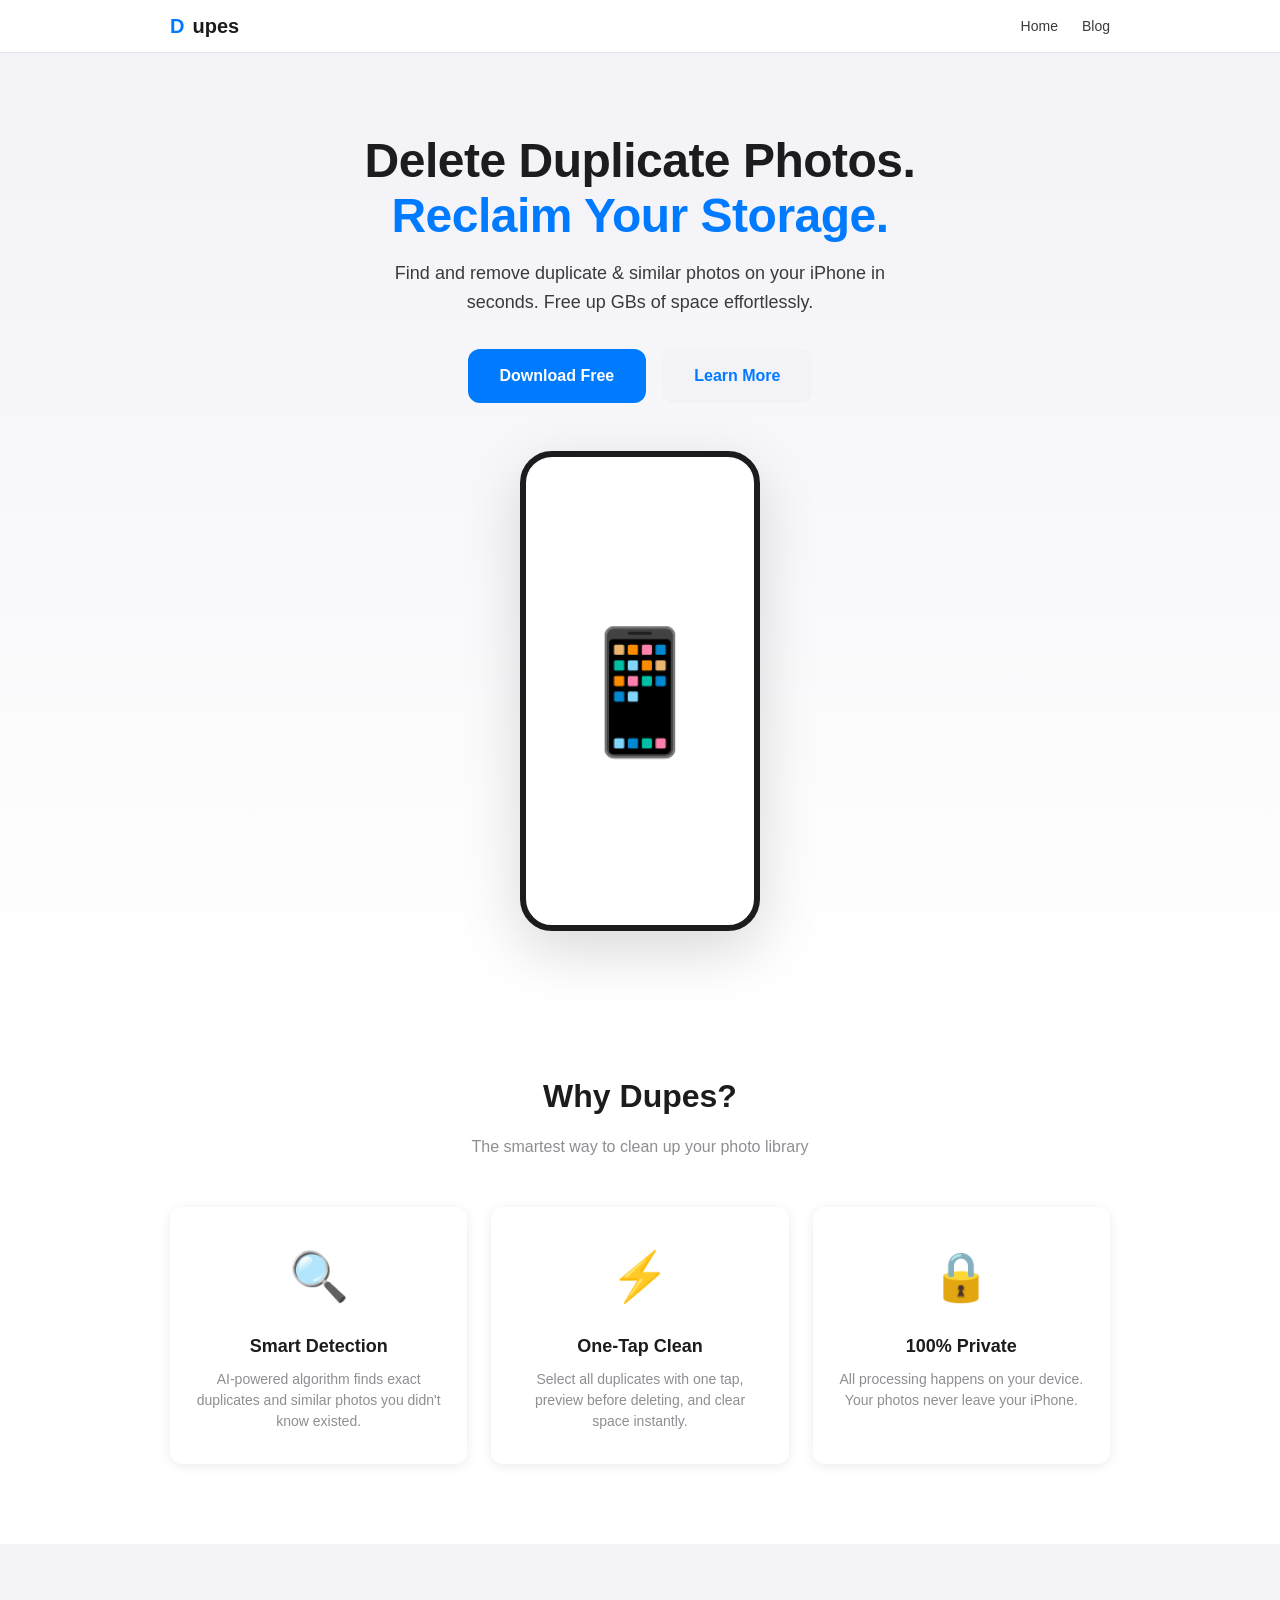
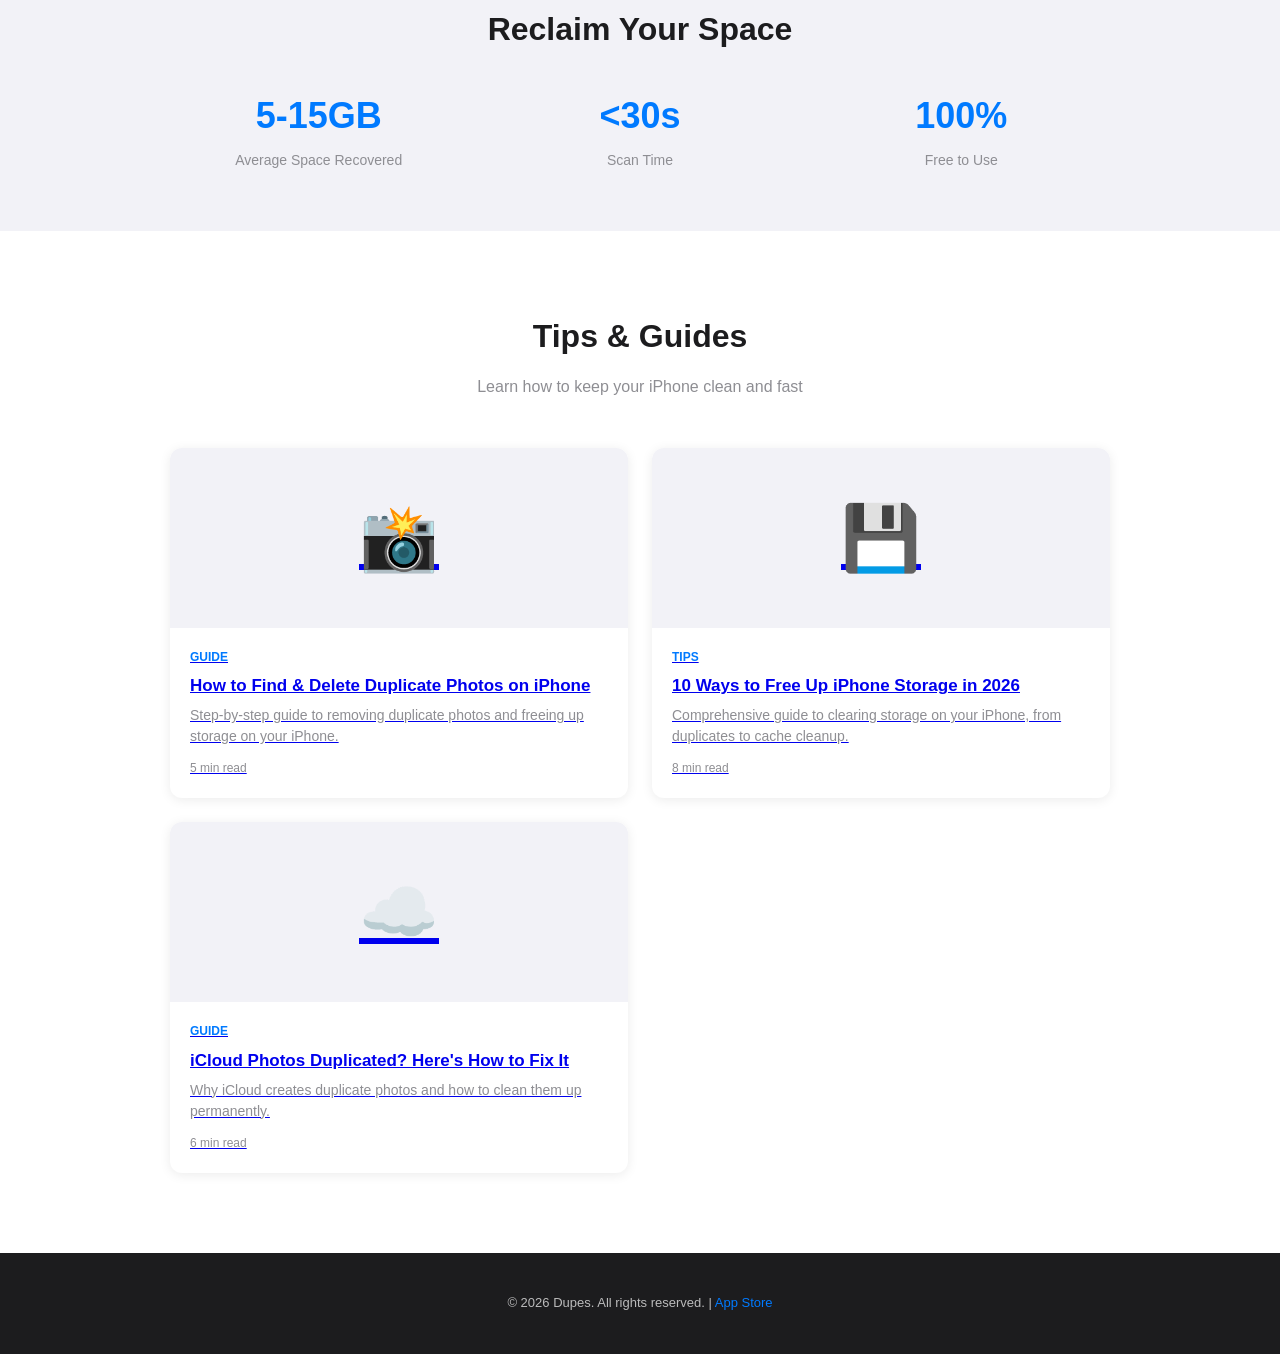
==== index.html @ a2f1b88d "Initial commit: Dupes SEO site with blog" ====
<!DOCTYPE html>
<html lang="en">
<head>
<meta charset="UTF-8">
<meta name="viewport" content="width=device-width,initial-scale=1">
<title>Dupes - Remove Duplicate Photos on iPhone | Free App</title>
<meta name="description" content="Find and delete duplicate photos on your iPhone. Free up GBs of storage in seconds. The best duplicate photo remover for iOS.">
<meta name="keywords" content="duplicate photo remover iPhone, delete duplicate photos iOS, free up iPhone storage, find duplicate photos">
<meta property="og:title" content="Dupes - Remove Duplicate Photos on iPhone">
<meta property="og:description" content="Find and delete duplicate photos on your iPhone. Free up GBs of storage in seconds.">
<meta property="og:type" content="website">
<link rel="stylesheet" href="css/style.css">
</head>
<body>
<nav>
<div class="container nav-inner">
  <a href="/" class="logo"><span>D</span>upes</a>
  <div class="nav-links">
    <a href="/">Home</a>
    <a href="/blog/">Blog</a>
  </div>
</div>
</nav>

<section class="hero">
<div class="container">
  <h1>Delete Duplicate Photos.<br><span>Reclaim Your Storage.</span></h1>
  <p>Find and remove duplicate & similar photos on your iPhone in seconds. Free up GBs of space effortlessly.</p>
  <div class="hero-btns">
    <a href="https://apps.apple.com/app/dupes" class="btn-primary">Download Free</a>
    <a href="#features" class="btn-secondary">Learn More</a>
  </div>
  <div class="hero-visual">
    <div class="phone">📱</div>
  </div>
</div>
</section>

<section id="features" class="features">
<div class="container">
  <h2 class="section-title">Why Dupes?</h2>
  <p class="section-sub">The smartest way to clean up your photo library</p>
  <div class="feature-grid">
    <div class="feature-card">
      <div class="feature-icon">🔍</div>
      <h3>Smart Detection</h3>
      <p>AI-powered algorithm finds exact duplicates and similar photos you didn't know existed.</p>
    </div>
    <div class="feature-card">
      <div class="feature-icon">⚡</div>
      <h3>One-Tap Clean</h3>
      <p>Select all duplicates with one tap, preview before deleting, and clear space instantly.</p>
    </div>
    <div class="feature-card">
      <div class="feature-icon">🔒</div>
      <h3>100% Private</h3>
      <p>All processing happens on your device. Your photos never leave your iPhone.</p>
    </div>
  </div>
</div>
</section>

<section class="stats">
<div class="container">
  <h2 class="section-title">Reclaim Your Space</h2>
  <div class="stat-grid">
    <div class="stat-item"><div class="num">5-15GB</div><div class="label">Average Space Recovered</div></div>
    <div class="stat-item"><div class="num">&lt;30s</div><div class="label">Scan Time</div></div>
    <div class="stat-item"><div class="num">100%</div><div class="label">Free to Use</div></div>
  </div>
</div>
</section>

<section class="blog-list">
<div class="container">
  <h2 class="section-title">Tips & Guides</h2>
  <p class="section-sub">Learn how to keep your iPhone clean and fast</p>
  <div class="blog-grid">
    <a href="/blog/duplicate-photos-removal.html" class="blog-card">
      <div class="thumb">📸</div>
      <div class="content">
        <div class="tag">Guide</div>
        <h3>How to Find & Delete Duplicate Photos on iPhone</h3>
        <p>Step-by-step guide to removing duplicate photos and freeing up storage on your iPhone.</p>
        <div class="meta">5 min read</div>
      </div>
    </a>
    <a href="/blog/free-up-iphone-storage.html" class="blog-card">
      <div class="thumb">💾</div>
      <div class="content">
        <div class="tag">Tips</div>
        <h3>10 Ways to Free Up iPhone Storage in 2026</h3>
        <p>Comprehensive guide to clearing storage on your iPhone, from duplicates to cache cleanup.</p>
        <div class="meta">8 min read</div>
      </div>
    </a>
    <a href="/blog/icloud-photo-cleanup.html" class="blog-card">
      <div class="thumb">☁️</div>
      <div class="content">
        <div class="tag">Guide</div>
        <h3>iCloud Photos Duplicated? Here's How to Fix It</h3>
        <p>Why iCloud creates duplicate photos and how to clean them up permanently.</p>
        <div class="meta">6 min read</div>
      </div>
    </a>
  </div>
</div>
</section>

<footer>
<div class="container">
  <p>&copy; 2026 Dupes. All rights reserved. | <a href="https://apps.apple.com/app/dupes">App Store</a></p>
</div>
</footer>
</body>
</html>
---- css/style.css ----
/* Dupes SEO Site - Clean, Apple-inspired style */
*{margin:0;padding:0;box-sizing:border-box}
:root{--blue:#007AFF;--green:#34C759;--gray:#8E8E93;--light:#F2F2F7;--white:#FFFFFF;--text:#1C1C1E;--sub:#3A3A3C;--radius:12px;--shadow:0 2px 12px rgba(0,0,0,0.08)}
body{font-family:-apple-system,BlinkMacSystemFont,"SF Pro Text","Helvetica Neue",sans-serif;color:var(--text);line-height:1.6;-webkit-font-smoothing:antialiased}
.container{max-width:980px;margin:0 auto;padding:0 20px}

/* Nav */
nav{background:rgba(255,255,255,0.92);backdrop-filter:blur(20px);-webkit-backdrop-filter:blur(20px);border-bottom:1px solid #E5E5EA;position:sticky;top:0;z-index:100}
.nav-inner{display:flex;align-items:center;justify-content:space-between;height:52px}
.logo{font-size:20px;font-weight:700;color:var(--text);text-decoration:none;display:flex;align-items:center;gap:8px}
.logo span{color:var(--blue)}
.nav-links{display:flex;gap:24px}
.nav-links a{color:var(--sub);text-decoration:none;font-size:14px;font-weight:500}
.nav-links a:hover{color:var(--blue)}

/* Hero */
.hero{text-align:center;padding:80px 20px 60px;background:linear-gradient(180deg,var(--light) 0%,var(--white) 100%)}
.hero h1{font-size:48px;font-weight:700;line-height:1.15;margin-bottom:16px;letter-spacing:-0.5px}
.hero h1 span{color:var(--blue)}
.hero p{font-size:18px;color:var(--sub);max-width:560px;margin:0 auto 32px}
.hero-btns{display:flex;gap:16px;justify-content:center;flex-wrap:wrap}
.btn-primary{background:var(--blue);color:#fff;padding:14px 32px;border-radius:var(--radius);text-decoration:none;font-size:16px;font-weight:600;border:none;cursor:pointer}
.btn-primary:hover{opacity:0.9}
.btn-secondary{background:var(--light);color:var(--blue);padding:14px 32px;border-radius:var(--radius);text-decoration:none;font-size:16px;font-weight:600;border:none;cursor:pointer}
.hero-visual{margin-top:48px;position:relative;display:inline-block}
.hero-visual .phone{width:240px;height:480px;background:var(--white);border-radius:32px;border:6px solid #1C1C1E;display:flex;align-items:center;justify-content:center;font-size:120px;box-shadow:0 20px 60px rgba(0,0,0,0.15)}

/* Features */
.features{padding:80px 0}
.section-title{text-align:center;font-size:32px;font-weight:700;margin-bottom:12px}
.section-sub{text-align:center;color:var(--gray);font-size:16px;margin-bottom:48px}
.feature-grid{display:grid;grid-template-columns:repeat(3,1fr);gap:24px}
.feature-card{background:var(--white);border-radius:var(--radius);padding:32px 24px;text-align:center;box-shadow:var(--shadow);transition:transform .2s}
.feature-card:hover{transform:translateY(-4px)}
.feature-icon{font-size:48px;margin-bottom:16px}
.feature-card h3{font-size:18px;margin-bottom:8px}
.feature-card p{color:var(--gray);font-size:14px;line-height:1.5}

/* Stats */
.stats{background:var(--light);padding:60px 0;text-align:center}
.stat-grid{display:grid;grid-template-columns:repeat(3,1fr);gap:24px;margin-top:32px}
.stat-item .num{font-size:36px;font-weight:700;color:var(--blue)}
.stat-item .label{color:var(--gray);font-size:14px;margin-top:4px}

/* Blog */
.blog-list{padding:80px 0}
.blog-grid{display:grid;grid-template-columns:repeat(auto-fill,minmax(300px,1fr));gap:24px;margin-top:32px}
.blog-card{background:var(--white);border-radius:var(--radius);overflow:hidden;box-shadow:var(--shadow);transition:transform .2s}
.blog-card:hover{transform:translateY(-4px)}
.blog-card .thumb{height:180px;background:var(--light);display:flex;align-items:center;justify-content:center;font-size:64px}
.blog-card .content{padding:20px}
.blog-card .tag{font-size:12px;color:var(--blue);font-weight:600;text-transform:uppercase;margin-bottom:8px}
.blog-card h3{font-size:17px;margin-bottom:8px;line-height:1.3}
.blog-card p{color:var(--gray);font-size:14px;line-height:1.5}
.blog-card .meta{margin-top:12px;font-size:12px;color:var(--gray)}

/* Blog Article */
.article{padding:60px 0;max-width:720px;margin:0 auto}
.article h1{font-size:32px;font-weight:700;line-height:1.2;margin-bottom:16px}
.article .date{color:var(--gray);font-size:14px;margin-bottom:32px}
.article h2{font-size:22px;font-weight:700;margin:32px 0 12px;color:var(--text)}
.article h3{font-size:18px;font-weight:600;margin:24px 0 8px}
.article p{margin-bottom:16px;color:var(--sub);font-size:16px;line-height:1.7}
.article ul,.article ol{margin:0 0 16px 24px;color:var(--sub);font-size:16px;line-height:1.7}
.article li{margin-bottom:8px}
.article .highlight{background:var(--light);border-left:4px solid var(--blue);padding:16px 20px;border-radius:0 var(--radius) var(--radius) 0;margin:24px 0}
.article .highlight strong{color:var(--blue)}
.article .cta-box{background:linear-gradient(135deg,#007AFF,#0051D5);color:#fff;padding:32px;border-radius:var(--radius);text-align:center;margin:40px 0}
.article .cta-box h3{color:#fff;margin-bottom:12px}
.article .cta-box p{color:rgba(255,255,255,0.9);margin-bottom:20px}
.article .cta-box .btn-primary{background:#fff;color:var(--blue)}
.back-link{display:inline-flex;align-items:center;gap:6px;color:var(--blue);text-decoration:none;font-size:14px;font-weight:500;margin-bottom:32px}

/* Footer */
footer{background:#1C1C1E;color:rgba(255,255,255,0.7);padding:40px 0;text-align:center;font-size:13px}
footer a{color:var(--blue);text-decoration:none}

/* Responsive */
@media(max-width:768px){
  .hero h1{font-size:32px}
  .feature-grid{grid-template-columns:1fr}
  .stat-grid{grid-template-columns:1fr}
  .nav-links{gap:16px}
}
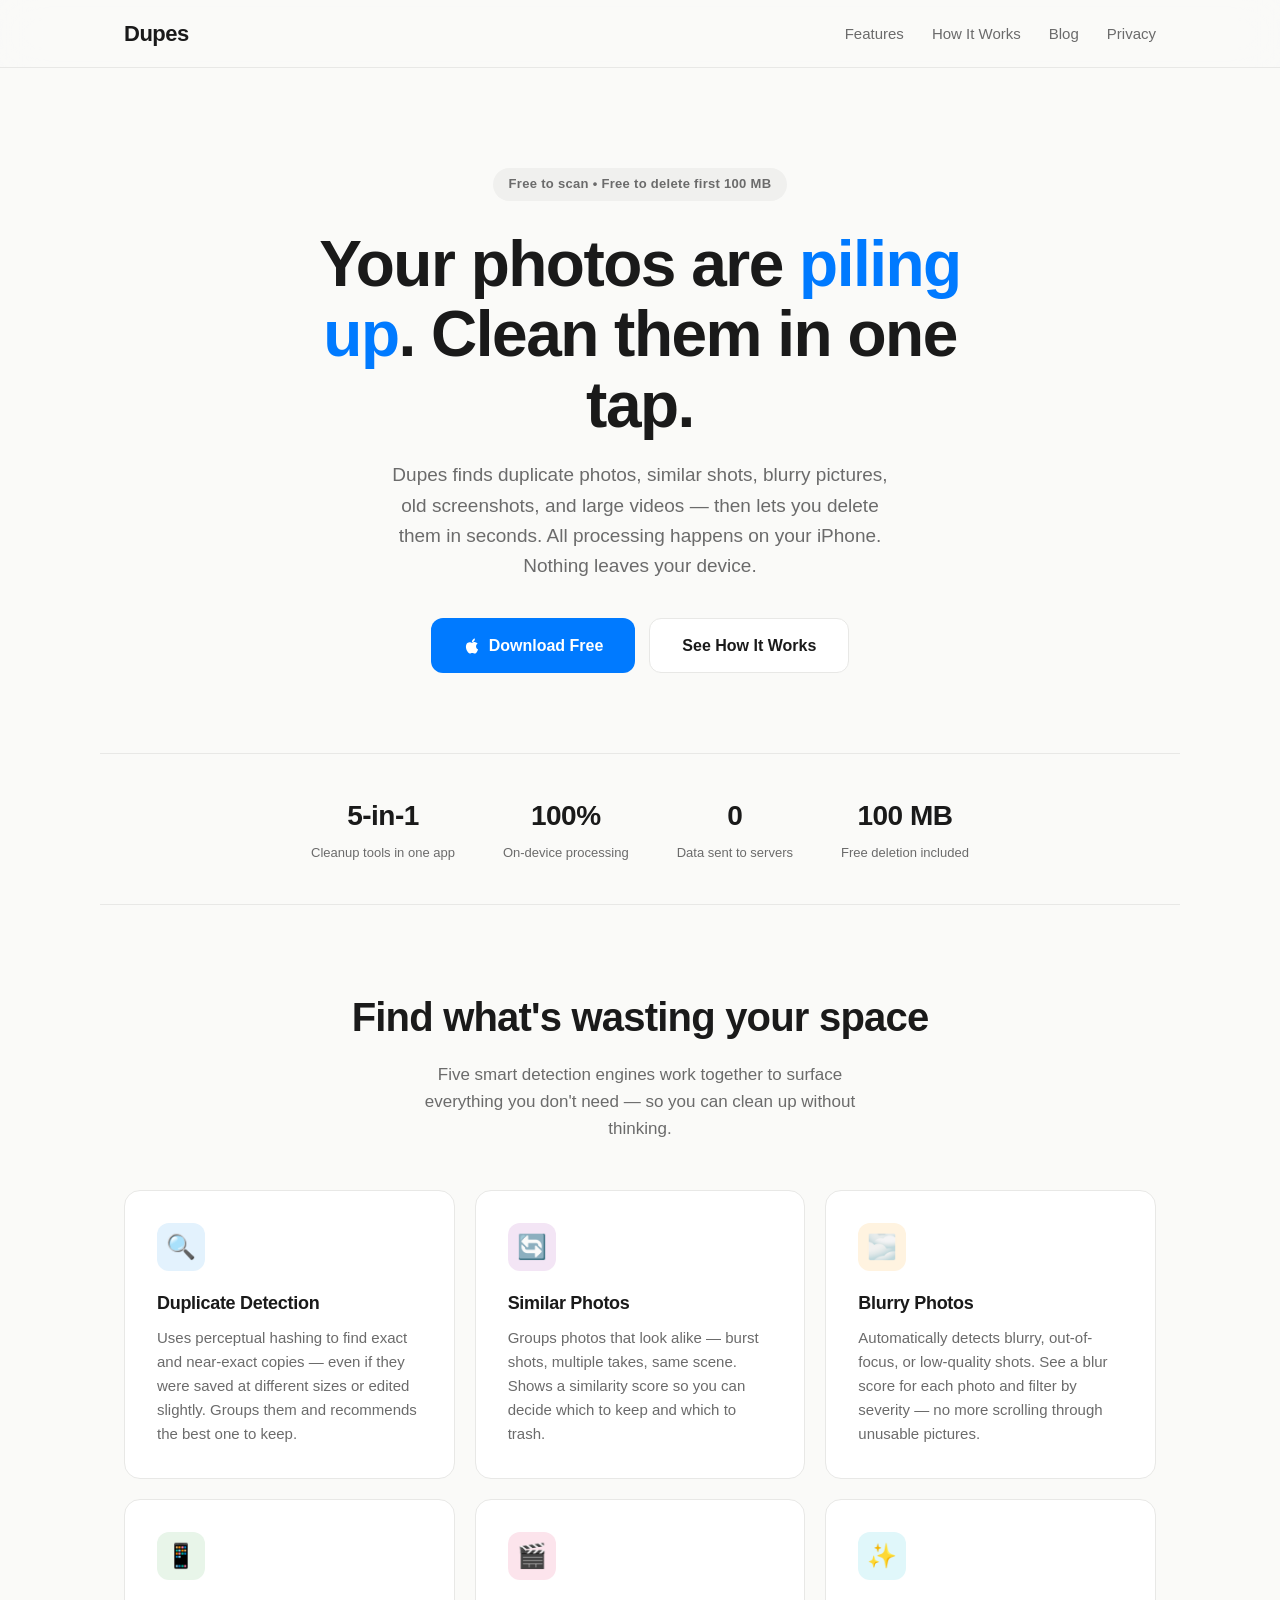
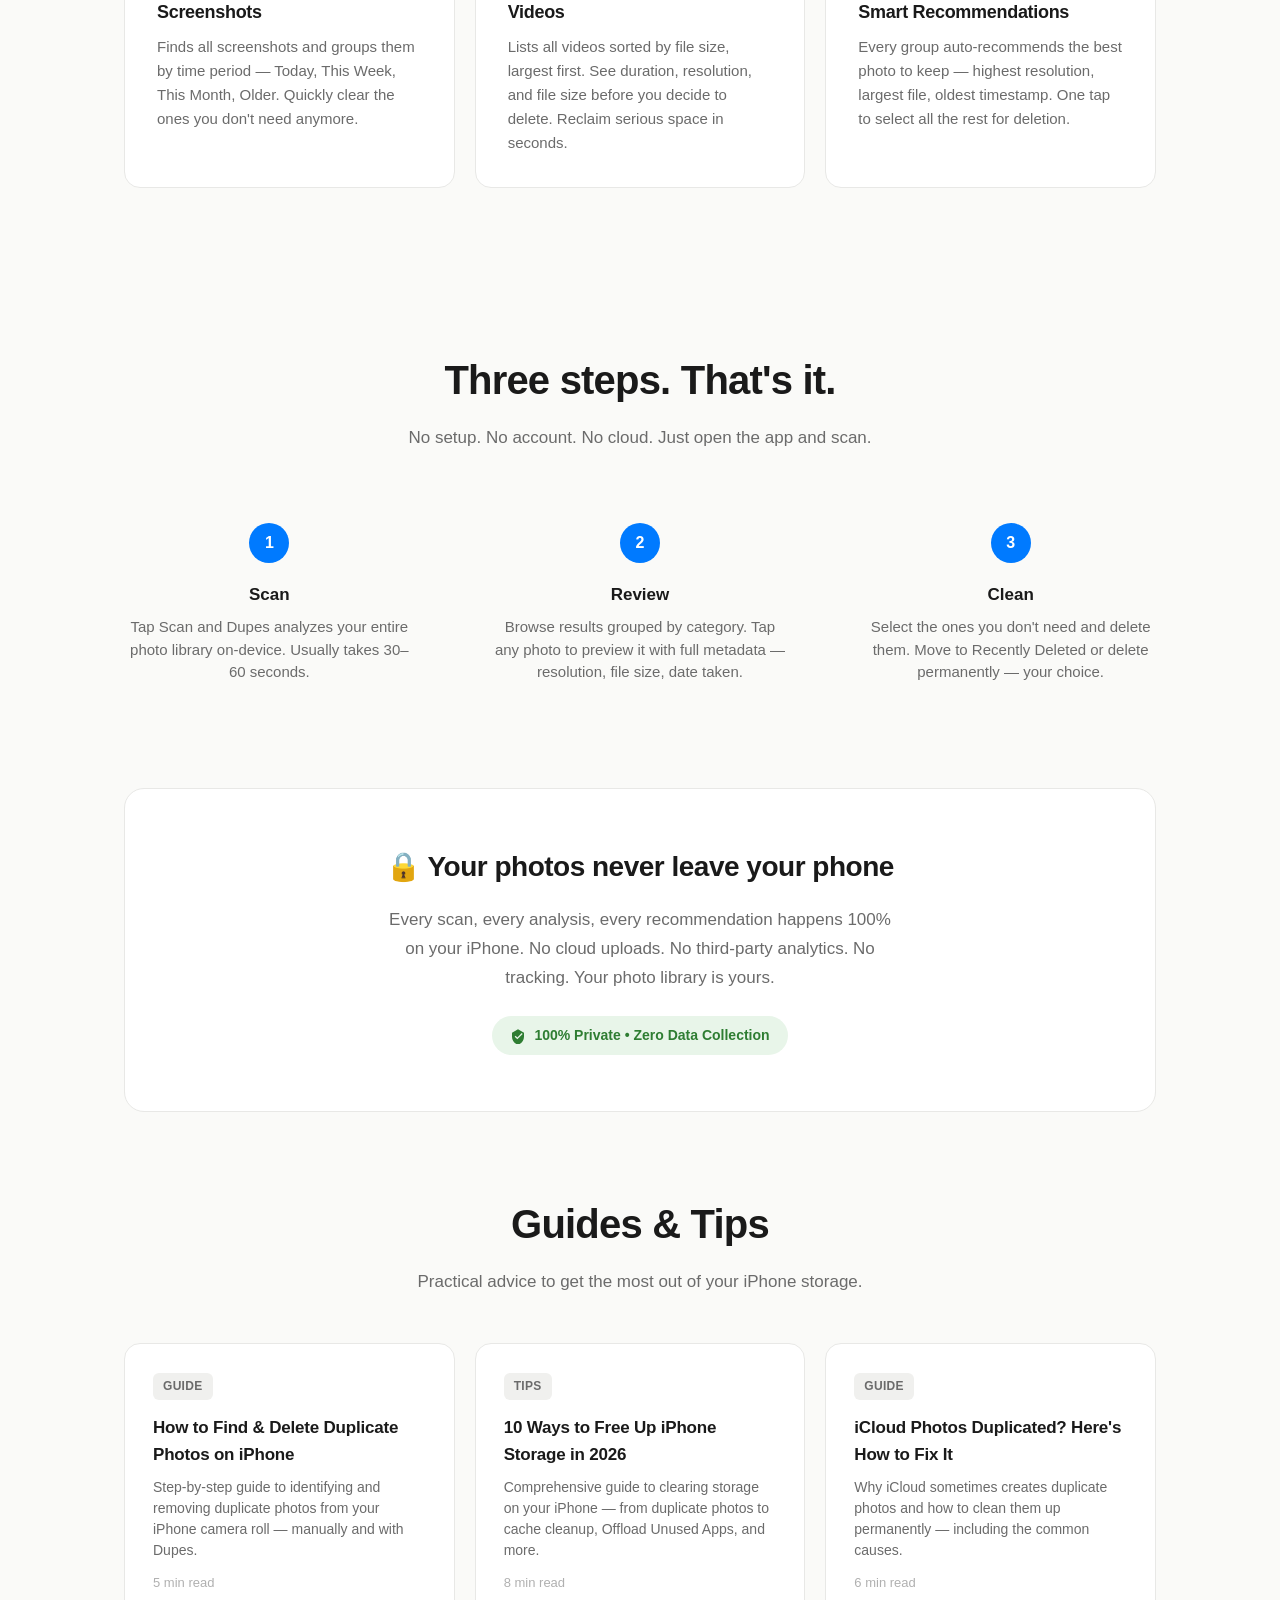
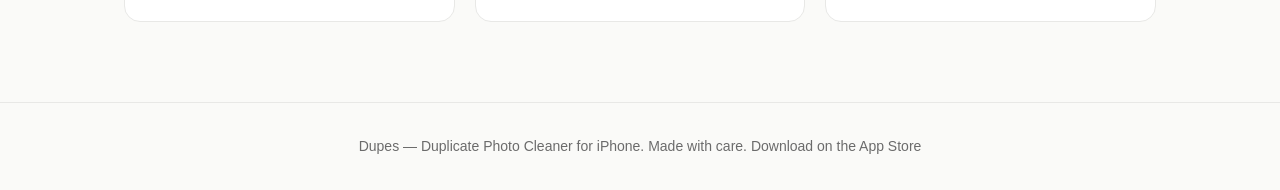
==== commit 426ed01a: "Rebuild: homepage + blog posts aligned with actual DuplicatePhotoCleaner product" ====
--- a/index.html
+++ b/index.html
@@ -1,116 +1,443 @@
 <!DOCTYPE html>
 <html lang="en">
 <head>
-<meta charset="UTF-8">
-<meta name="viewport" content="width=device-width,initial-scale=1">
-<title>Dupes - Remove Duplicate Photos on iPhone | Free App</title>
-<meta name="description" content="Find and delete duplicate photos on your iPhone. Free up GBs of storage in seconds. The best duplicate photo remover for iOS.">
-<meta name="keywords" content="duplicate photo remover iPhone, delete duplicate photos iOS, free up iPhone storage, find duplicate photos">
-<meta property="og:title" content="Dupes - Remove Duplicate Photos on iPhone">
-<meta property="og:description" content="Find and delete duplicate photos on your iPhone. Free up GBs of storage in seconds.">
-<meta property="og:type" content="website">
-<link rel="stylesheet" href="css/style.css">
+    <meta charset="UTF-8">
+    <meta name="viewport" content="width=device-width, initial-scale=1.0">
+    <title>Dupes — Find & Remove Duplicate Photos on iPhone | Free</title>
+    <meta name="description" content="Find and remove duplicate photos, similar pictures, blurry shots, and screenshots on your iPhone. Free up gigabytes of storage in one scan. 100% private — nothing leaves your device.">
+    <meta name="keywords" content="duplicate photos iPhone, remove duplicate photos, free up iPhone storage, photo cleaner, find similar photos, delete blurry photos">
+    <meta property="og:title" content="Dupes — Find & Remove Duplicate Photos on iPhone">
+    <meta property="og:description" content="One scan. Gigabytes freed. Find duplicates, similar photos, blurry shots & screenshots — all processed privately on your device.">
+    <meta property="og:type" content="website">
+    <meta property="og:url" content="https://xiaohao7023.github.io/dupes-seo/">
+    <link rel="canonical" href="https://xiaohao7023.github.io/dupes-seo/">
+    <style>
+        * { margin: 0; padding: 0; box-sizing: border-box; }
+        :root {
+            --bg: #FAFAF8;
+            --surface: #FFFFFF;
+            --text: #1A1A1A;
+            --text-secondary: #6B6B6B;
+            --accent: #007AFF;
+            --accent-hover: #0056CC;
+            --border: #E8E8E6;
+            --card-bg: #FFFFFF;
+            --tag-bg: #F0F0EE;
+        }
+        body {
+            font-family: -apple-system, BlinkMacSystemFont, 'SF Pro Display', 'SF Pro Text', 'Helvetica Neue', Arial, sans-serif;
+            background: var(--bg);
+            color: var(--text);
+            line-height: 1.6;
+            -webkit-font-smoothing: antialiased;
+        }
+        .container { max-width: 1080px; margin: 0 auto; padding: 0 24px; }
+
+        /* Nav */
+        nav {
+            position: sticky; top: 0; z-index: 100;
+            background: rgba(250,250,248,0.85);
+            backdrop-filter: blur(20px); -webkit-backdrop-filter: blur(20px);
+            border-bottom: 1px solid var(--border);
+            padding: 16px 0;
+        }
+        nav .container { display: flex; justify-content: space-between; align-items: center; }
+        .logo { font-size: 22px; font-weight: 700; color: var(--text); text-decoration: none; letter-spacing: -0.5px; }
+        .nav-links { display: flex; gap: 28px; }
+        .nav-links a { color: var(--text-secondary); text-decoration: none; font-size: 15px; font-weight: 500; transition: color 0.2s; }
+        .nav-links a:hover { color: var(--text); }
+
+        /* Hero */
+        .hero {
+            text-align: center;
+            padding: 100px 24px 80px;
+            max-width: 720px;
+            margin: 0 auto;
+        }
+        .hero-badge {
+            display: inline-block;
+            background: var(--tag-bg);
+            color: var(--text-secondary);
+            font-size: 13px;
+            font-weight: 600;
+            padding: 6px 16px;
+            border-radius: 20px;
+            margin-bottom: 28px;
+            letter-spacing: 0.3px;
+        }
+        .hero h1 {
+            font-size: clamp(40px, 6vw, 64px);
+            font-weight: 700;
+            line-height: 1.1;
+            letter-spacing: -1.5px;
+            margin-bottom: 20px;
+        }
+        .hero h1 span { color: var(--accent); }
+        .hero p {
+            font-size: 19px;
+            color: var(--text-secondary);
+            line-height: 1.6;
+            max-width: 520px;
+            margin: 0 auto 36px;
+        }
+        .cta-row { display: flex; gap: 14px; justify-content: center; flex-wrap: wrap; }
+        .btn-primary {
+            display: inline-flex; align-items: center; gap: 8px;
+            background: var(--accent); color: #fff;
+            padding: 14px 32px; border-radius: 12px;
+            font-size: 16px; font-weight: 600;
+            text-decoration: none;
+            transition: background 0.2s, transform 0.15s;
+        }
+        .btn-primary:hover { background: var(--accent-hover); transform: scale(1.02); }
+        .btn-secondary {
+            display: inline-flex; align-items: center; gap: 8px;
+            background: var(--surface); color: var(--text);
+            padding: 14px 32px; border-radius: 12px;
+            font-size: 16px; font-weight: 600;
+            text-decoration: none;
+            border: 1.5px solid var(--border);
+            transition: border-color 0.2s;
+        }
+        .btn-secondary:hover { border-color: var(--text-secondary); }
+
+        /* Stats bar */
+        .stats {
+            display: flex; justify-content: center; gap: 48px;
+            padding: 40px 0;
+            border-top: 1px solid var(--border);
+            border-bottom: 1px solid var(--border);
+            margin-bottom: 80px;
+        }
+        .stat { text-align: center; }
+        .stat-number { font-size: 28px; font-weight: 700; letter-spacing: -0.5px; }
+        .stat-label { font-size: 13px; color: var(--text-secondary); margin-top: 4px; font-weight: 500; }
+
+        /* Features */
+        .section-header {
+            text-align: center;
+            margin-bottom: 48px;
+        }
+        .section-header h2 {
+            font-size: clamp(28px, 4vw, 40px);
+            font-weight: 700;
+            letter-spacing: -0.8px;
+            margin-bottom: 12px;
+        }
+        .section-header p {
+            font-size: 17px;
+            color: var(--text-secondary);
+            max-width: 480px;
+            margin: 0 auto;
+        }
+
+        .features-grid {
+            display: grid;
+            grid-template-columns: repeat(auto-fit, minmax(300px, 1fr));
+            gap: 20px;
+            margin-bottom: 80px;
+        }
+        .feature-card {
+            background: var(--card-bg);
+            border: 1px solid var(--border);
+            border-radius: 16px;
+            padding: 32px;
+            transition: transform 0.2s, box-shadow 0.2s;
+        }
+        .feature-card:hover {
+            transform: translateY(-2px);
+            box-shadow: 0 8px 24px rgba(0,0,0,0.06);
+        }
+        .feature-icon {
+            width: 48px; height: 48px;
+            border-radius: 12px;
+            display: flex; align-items: center; justify-content: center;
+            font-size: 24px;
+            margin-bottom: 18px;
+        }
+        .feature-card h3 {
+            font-size: 18px;
+            font-weight: 600;
+            margin-bottom: 8px;
+            letter-spacing: -0.3px;
+        }
+        .feature-card p {
+            font-size: 15px;
+            color: var(--text-secondary);
+            line-height: 1.6;
+        }
+
+        /* How it works */
+        .how-it-works {
+            padding: 80px 0;
+        }
+        .steps {
+            display: grid;
+            grid-template-columns: repeat(auto-fit, minmax(240px, 1fr));
+            gap: 32px;
+            margin-top: 48px;
+        }
+        .step {
+            text-align: center;
+            padding: 24px;
+        }
+        .step-number {
+            width: 40px; height: 40px;
+            border-radius: 50%;
+            background: var(--accent);
+            color: #fff;
+            font-size: 16px; font-weight: 700;
+            display: flex; align-items: center; justify-content: center;
+            margin: 0 auto 18px;
+        }
+        .step h3 { font-size: 17px; font-weight: 600; margin-bottom: 8px; }
+        .step p { font-size: 15px; color: var(--text-secondary); line-height: 1.5; }
+
+        /* Privacy */
+        .privacy {
+            background: var(--surface);
+            border: 1px solid var(--border);
+            border-radius: 20px;
+            padding: 56px 40px;
+            text-align: center;
+            margin-bottom: 80px;
+        }
+        .privacy h2 {
+            font-size: 28px; font-weight: 700;
+            margin-bottom: 16px;
+            letter-spacing: -0.5px;
+        }
+        .privacy p {
+            font-size: 17px;
+            color: var(--text-secondary);
+            max-width: 520px;
+            margin: 0 auto;
+            line-height: 1.7;
+        }
+        .privacy-badge {
+            display: inline-flex; align-items: center; gap: 8px;
+            background: #E8F5E9; color: #2E7D32;
+            font-size: 14px; font-weight: 600;
+            padding: 8px 18px;
+            border-radius: 20px;
+            margin-top: 24px;
+        }
+
+        /* Blog preview */
+        .blog-section { margin-bottom: 80px; }
+        .blog-grid {
+            display: grid;
+            grid-template-columns: repeat(auto-fit, minmax(300px, 1fr));
+            gap: 20px;
+        }
+        .blog-card {
+            background: var(--card-bg);
+            border: 1px solid var(--border);
+            border-radius: 16px;
+            padding: 28px;
+            text-decoration: none;
+            color: inherit;
+            transition: transform 0.2s, box-shadow 0.2s;
+        }
+        .blog-card:hover {
+            transform: translateY(-2px);
+            box-shadow: 0 8px 24px rgba(0,0,0,0.06);
+        }
+        .blog-tag {
+            display: inline-block;
+            background: var(--tag-bg);
+            color: var(--text-secondary);
+            font-size: 12px; font-weight: 600;
+            padding: 4px 10px;
+            border-radius: 6px;
+            margin-bottom: 14px;
+            letter-spacing: 0.3px;
+        }
+        .blog-card h3 {
+            font-size: 17px; font-weight: 600;
+            margin-bottom: 8px;
+            letter-spacing: -0.2px;
+        }
+        .blog-card p {
+            font-size: 14px;
+            color: var(--text-secondary);
+            line-height: 1.5;
+        }
+        .blog-meta {
+            font-size: 13px;
+            color: #B0B0B0;
+            margin-top: 12px;
+        }
+
+        /* Footer */
+        footer {
+            border-top: 1px solid var(--border);
+            padding: 32px 0;
+            text-align: center;
+        }
+        footer p { font-size: 14px; color: var(--text-secondary); }
+        footer a { color: var(--text-secondary); text-decoration: none; }
+        footer a:hover { color: var(--text); }
+
+        @media (max-width: 640px) {
+            .stats { flex-direction: column; gap: 20px; }
+            .features-grid { grid-template-columns: 1fr; }
+            .steps { grid-template-columns: 1fr; }
+            .blog-grid { grid-template-columns: 1fr; }
+            .privacy { padding: 36px 24px; }
+        }
+    </style>
 </head>
 <body>
-<nav>
-<div class="container nav-inner">
-  <a href="/" class="logo"><span>D</span>upes</a>
-  <div class="nav-links">
-    <a href="/">Home</a>
-    <a href="/blog/">Blog</a>
-  </div>
-</div>
-</nav>
-
-<section class="hero">
-<div class="container">
-  <h1>Delete Duplicate Photos.<br><span>Reclaim Your Storage.</span></h1>
-  <p>Find and remove duplicate & similar photos on your iPhone in seconds. Free up GBs of space effortlessly.</p>
-  <div class="hero-btns">
-    <a href="https://apps.apple.com/app/dupes" class="btn-primary">Download Free</a>
-    <a href="#features" class="btn-secondary">Learn More</a>
-  </div>
-  <div class="hero-visual">
-    <div class="phone">📱</div>
-  </div>
-</div>
-</section>
-
-<section id="features" class="features">
-<div class="container">
-  <h2 class="section-title">Why Dupes?</h2>
-  <p class="section-sub">The smartest way to clean up your photo library</p>
-  <div class="feature-grid">
-    <div class="feature-card">
-      <div class="feature-icon">🔍</div>
-      <h3>Smart Detection</h3>
-      <p>AI-powered algorithm finds exact duplicates and similar photos you didn't know existed.</p>
+    <nav>
+        <div class="container">
+            <a href="/" class="logo">Dupes</a>
+            <div class="nav-links">
+                <a href="#features">Features</a>
+                <a href="#how">How It Works</a>
+                <a href="blog/">Blog</a>
+                <a href="#privacy">Privacy</a>
+            </div>
+        </div>
+    </nav>
+
+    <section class="hero">
+        <div class="hero-badge">Free to scan • Free to delete first 100 MB</div>
+        <h1>Your photos are <span>piling up</span>. Clean them in one tap.</h1>
+        <p>Dupes finds duplicate photos, similar shots, blurry pictures, old screenshots, and large videos — then lets you delete them in seconds. All processing happens on your iPhone. Nothing leaves your device.</p>
+        <div class="cta-row">
+            <a href="https://apps.apple.com/app/id6748481828" class="btn-primary">
+                <svg width="18" height="18" viewBox="0 0 24 24" fill="none"><path d="M18.71 19.5c-.83 1.24-1.71 2.45-3.05 2.47-1.34.03-1.77-.79-3.29-.79-1.53 0-2 .77-3.27.82-1.31.05-2.3-1.32-3.14-2.53C4.25 17 2.94 12.45 4.7 9.39c.87-1.52 2.43-2.48 4.12-2.51 1.28-.02 2.5.87 3.29.87.78 0 2.26-1.07 3.8-.91.65.03 2.47.26 3.64 1.98-.09.06-2.17 1.28-2.15 3.81.03 3.02 2.65 4.03 2.68 4.04-.03.07-.42 1.44-1.38 2.83M13 3.5c.73-.83 1.94-1.46 2.94-1.5.13 1.17-.34 2.35-1.04 3.19-.69.85-1.83 1.51-2.95 1.42-.15-1.15.41-2.35 1.05-3.11z" fill="currentColor"/></svg>
+                Download Free
+            </a>
+            <a href="#features" class="btn-secondary">See How It Works</a>
+        </div>
+    </section>
+
+    <div class="stats container">
+        <div class="stat">
+            <div class="stat-number">5-in-1</div>
+            <div class="stat-label">Cleanup tools in one app</div>
+        </div>
+        <div class="stat">
+            <div class="stat-number">100%</div>
+            <div class="stat-label">On-device processing</div>
+        </div>
+        <div class="stat">
+            <div class="stat-number">0</div>
+            <div class="stat-label">Data sent to servers</div>
+        </div>
+        <div class="stat">
+            <div class="stat-number">100 MB</div>
+            <div class="stat-label">Free deletion included</div>
+        </div>
     </div>
-    <div class="feature-card">
-      <div class="feature-icon">⚡</div>
-      <h3>One-Tap Clean</h3>
-      <p>Select all duplicates with one tap, preview before deleting, and clear space instantly.</p>
-    </div>
-    <div class="feature-card">
-      <div class="feature-icon">🔒</div>
-      <h3>100% Private</h3>
-      <p>All processing happens on your device. Your photos never leave your iPhone.</p>
-    </div>
-  </div>
-</div>
-</section>
-
-<section class="stats">
-<div class="container">
-  <h2 class="section-title">Reclaim Your Space</h2>
-  <div class="stat-grid">
-    <div class="stat-item"><div class="num">5-15GB</div><div class="label">Average Space Recovered</div></div>
-    <div class="stat-item"><div class="num">&lt;30s</div><div class="label">Scan Time</div></div>
-    <div class="stat-item"><div class="num">100%</div><div class="label">Free to Use</div></div>
-  </div>
-</div>
-</section>
-
-<section class="blog-list">
-<div class="container">
-  <h2 class="section-title">Tips & Guides</h2>
-  <p class="section-sub">Learn how to keep your iPhone clean and fast</p>
-  <div class="blog-grid">
-    <a href="/blog/duplicate-photos-removal.html" class="blog-card">
-      <div class="thumb">📸</div>
-      <div class="content">
-        <div class="tag">Guide</div>
-        <h3>How to Find & Delete Duplicate Photos on iPhone</h3>
-        <p>Step-by-step guide to removing duplicate photos and freeing up storage on your iPhone.</p>
-        <div class="meta">5 min read</div>
-      </div>
-    </a>
-    <a href="/blog/free-up-iphone-storage.html" class="blog-card">
-      <div class="thumb">💾</div>
-      <div class="content">
-        <div class="tag">Tips</div>
-        <h3>10 Ways to Free Up iPhone Storage in 2026</h3>
-        <p>Comprehensive guide to clearing storage on your iPhone, from duplicates to cache cleanup.</p>
-        <div class="meta">8 min read</div>
-      </div>
-    </a>
-    <a href="/blog/icloud-photo-cleanup.html" class="blog-card">
-      <div class="thumb">☁️</div>
-      <div class="content">
-        <div class="tag">Guide</div>
-        <h3>iCloud Photos Duplicated? Here's How to Fix It</h3>
-        <p>Why iCloud creates duplicate photos and how to clean them up permanently.</p>
-        <div class="meta">6 min read</div>
-      </div>
-    </a>
-  </div>
-</div>
-</section>
-
-<footer>
-<div class="container">
-  <p>&copy; 2026 Dupes. All rights reserved. | <a href="https://apps.apple.com/app/dupes">App Store</a></p>
-</div>
-</footer>
+
+    <section id="features" class="container">
+        <div class="section-header">
+            <h2>Find what's wasting your space</h2>
+            <p>Five smart detection engines work together to surface everything you don't need — so you can clean up without thinking.</p>
+        </div>
+        <div class="features-grid">
+            <div class="feature-card">
+                <div class="feature-icon" style="background: #E3F2FD;">🔍</div>
+                <h3>Duplicate Detection</h3>
+                <p>Uses perceptual hashing to find exact and near-exact copies — even if they were saved at different sizes or edited slightly. Groups them and recommends the best one to keep.</p>
+            </div>
+            <div class="feature-card">
+                <div class="feature-icon" style="background: #F3E5F5;">🔄</div>
+                <h3>Similar Photos</h3>
+                <p>Groups photos that look alike — burst shots, multiple takes, same scene. Shows a similarity score so you can decide which to keep and which to trash.</p>
+            </div>
+            <div class="feature-card">
+                <div class="feature-icon" style="background: #FFF3E0;">🌫️</div>
+                <h3>Blurry Photos</h3>
+                <p>Automatically detects blurry, out-of-focus, or low-quality shots. See a blur score for each photo and filter by severity — no more scrolling through unusable pictures.</p>
+            </div>
+            <div class="feature-card">
+                <div class="feature-icon" style="background: #E8F5E9;">📱</div>
+                <h3>Screenshots</h3>
+                <p>Finds all screenshots and groups them by time period — Today, This Week, This Month, Older. Quickly clear the ones you don't need anymore.</p>
+            </div>
+            <div class="feature-card">
+                <div class="feature-icon" style="background: #FCE4EC;">🎬</div>
+                <h3>Videos</h3>
+                <p>Lists all videos sorted by file size, largest first. See duration, resolution, and file size before you decide to delete. Reclaim serious space in seconds.</p>
+            </div>
+            <div class="feature-card">
+                <div class="feature-icon" style="background: #E0F7FA;">✨</div>
+                <h3>Smart Recommendations</h3>
+                <p>Every group auto-recommends the best photo to keep — highest resolution, largest file, oldest timestamp. One tap to select all the rest for deletion.</p>
+            </div>
+        </div>
+    </section>
+
+    <section id="how" class="how-it-works container">
+        <div class="section-header">
+            <h2>Three steps. That's it.</h2>
+            <p>No setup. No account. No cloud. Just open the app and scan.</p>
+        </div>
+        <div class="steps">
+            <div class="step">
+                <div class="step-number">1</div>
+                <h3>Scan</h3>
+                <p>Tap Scan and Dupes analyzes your entire photo library on-device. Usually takes 30–60 seconds.</p>
+            </div>
+            <div class="step">
+                <div class="step-number">2</div>
+                <h3>Review</h3>
+                <p>Browse results grouped by category. Tap any photo to preview it with full metadata — resolution, file size, date taken.</p>
+            </div>
+            <div class="step">
+                <div class="step-number">3</div>
+                <h3>Clean</h3>
+                <p>Select the ones you don't need and delete them. Move to Recently Deleted or delete permanently — your choice.</p>
+            </div>
+        </div>
+    </section>
+
+    <section id="privacy" class="container">
+        <div class="privacy">
+            <h2>🔒 Your photos never leave your phone</h2>
+            <p>Every scan, every analysis, every recommendation happens 100% on your iPhone. No cloud uploads. No third-party analytics. No tracking. Your photo library is yours.</p>
+            <div class="privacy-badge">
+                <svg width="16" height="16" viewBox="0 0 24 24" fill="none"><path d="M12 2L3 7v6c0 5.55 3.84 10.74 9 12 5.16-1.26 9-6.45 9-12V7l-9-5zm-1 15l-4-4 1.41-1.41L11 14.17l6.59-6.59L19 9l-8 8z" fill="currentColor"/></svg>
+                100% Private • Zero Data Collection
+            </div>
+        </div>
+    </section>
+
+    <section class="blog-section container">
+        <div class="section-header">
+            <h2>Guides & Tips</h2>
+            <p>Practical advice to get the most out of your iPhone storage.</p>
+        </div>
+        <div class="blog-grid">
+            <a href="blog/duplicate-photos-iphone.html" class="blog-card">
+                <div class="blog-tag">GUIDE</div>
+                <h3>How to Find & Delete Duplicate Photos on iPhone</h3>
+                <p>Step-by-step guide to identifying and removing duplicate photos from your iPhone camera roll — manually and with Dupes.</p>
+                <div class="blog-meta">5 min read</div>
+            </a>
+            <a href="blog/free-up-iphone-storage-2026.html" class="blog-card">
+                <div class="blog-tag">TIPS</div>
+                <h3>10 Ways to Free Up iPhone Storage in 2026</h3>
+                <p>Comprehensive guide to clearing storage on your iPhone — from duplicate photos to cache cleanup, Offload Unused Apps, and more.</p>
+                <div class="blog-meta">8 min read</div>
+            </a>
+            <a href="blog/icloud-duplicate-photos.html" class="blog-card">
+                <div class="blog-tag">GUIDE</div>
+                <h3>iCloud Photos Duplicated? Here's How to Fix It</h3>
+                <p>Why iCloud sometimes creates duplicate photos and how to clean them up permanently — including the common causes.</p>
+                <div class="blog-meta">6 min read</div>
+            </a>
+        </div>
+    </section>
+
+    <footer>
+        <div class="container">
+            <p>Dupes — Duplicate Photo Cleaner for iPhone. Made with care. <a href="https://apps.apple.com/app/id6748481828">Download on the App Store</a></p>
+        </div>
+    </footer>
 </body>
-</html>+</html>
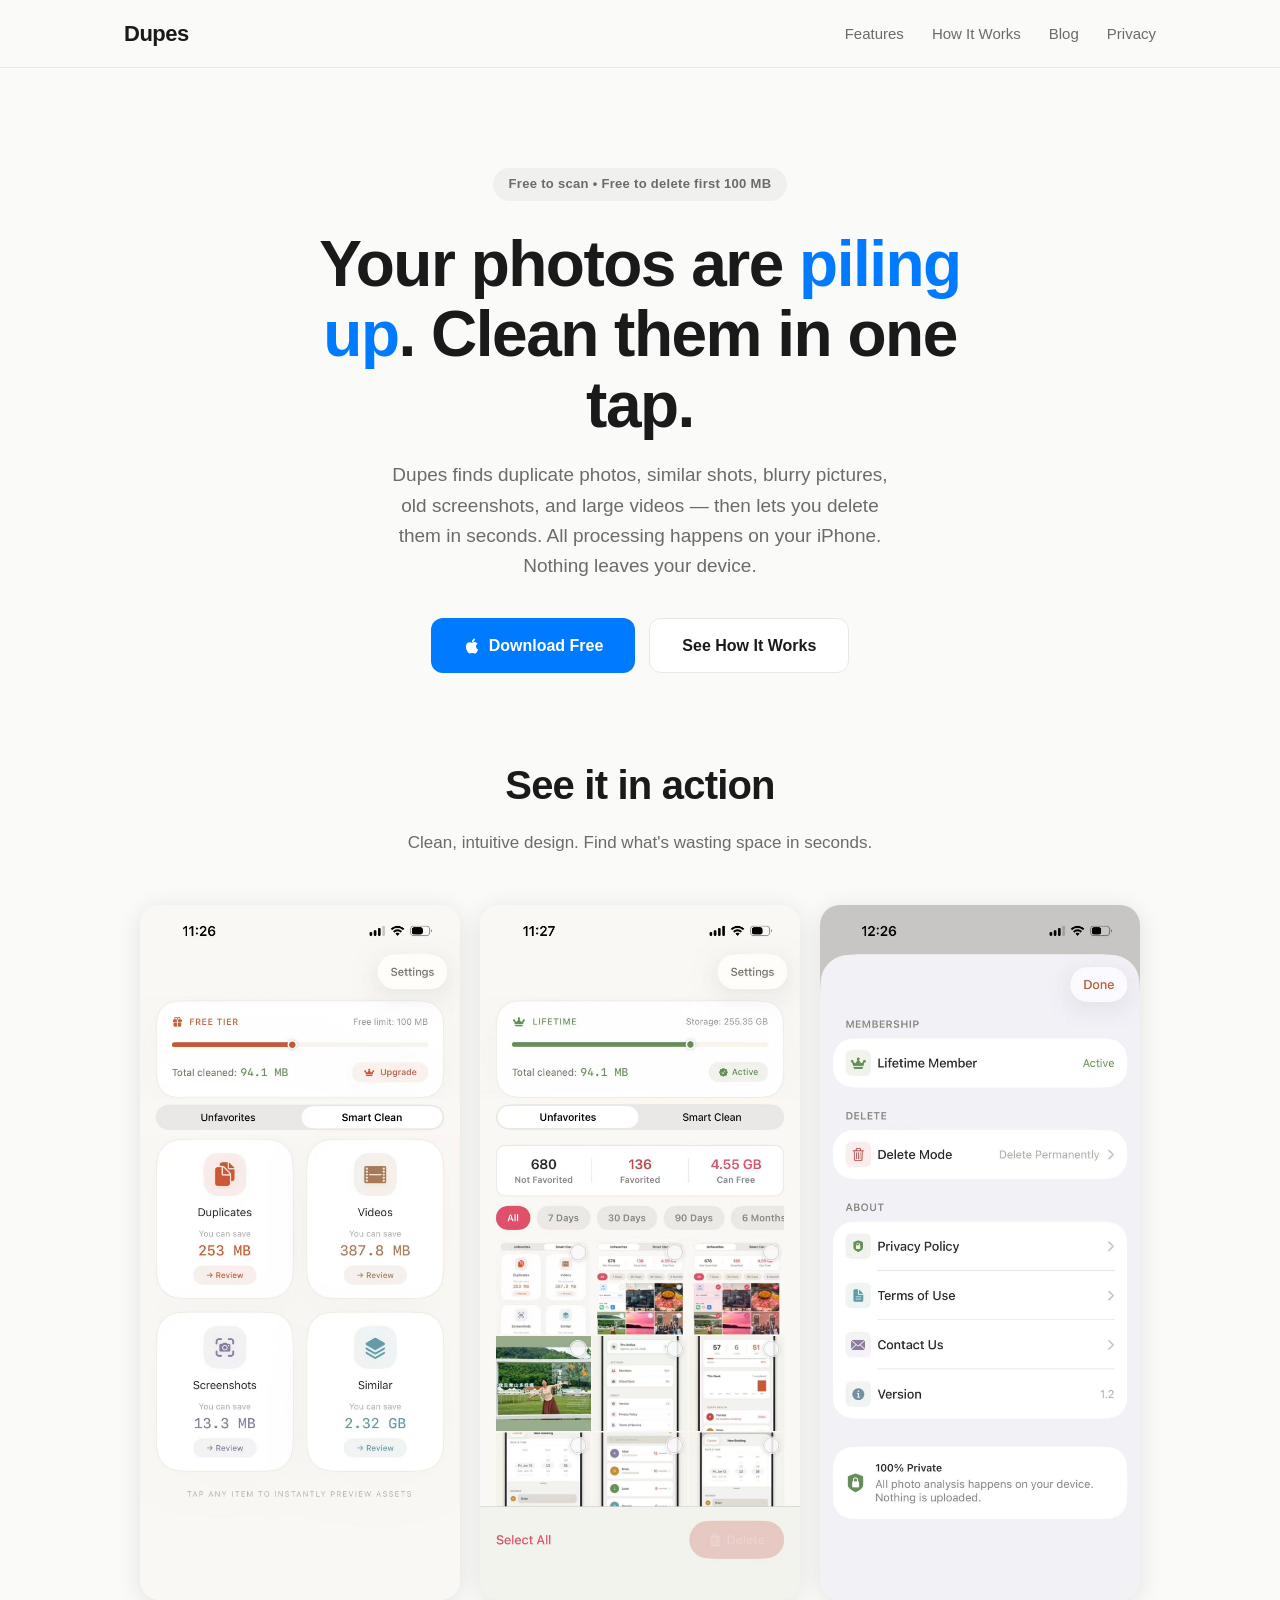
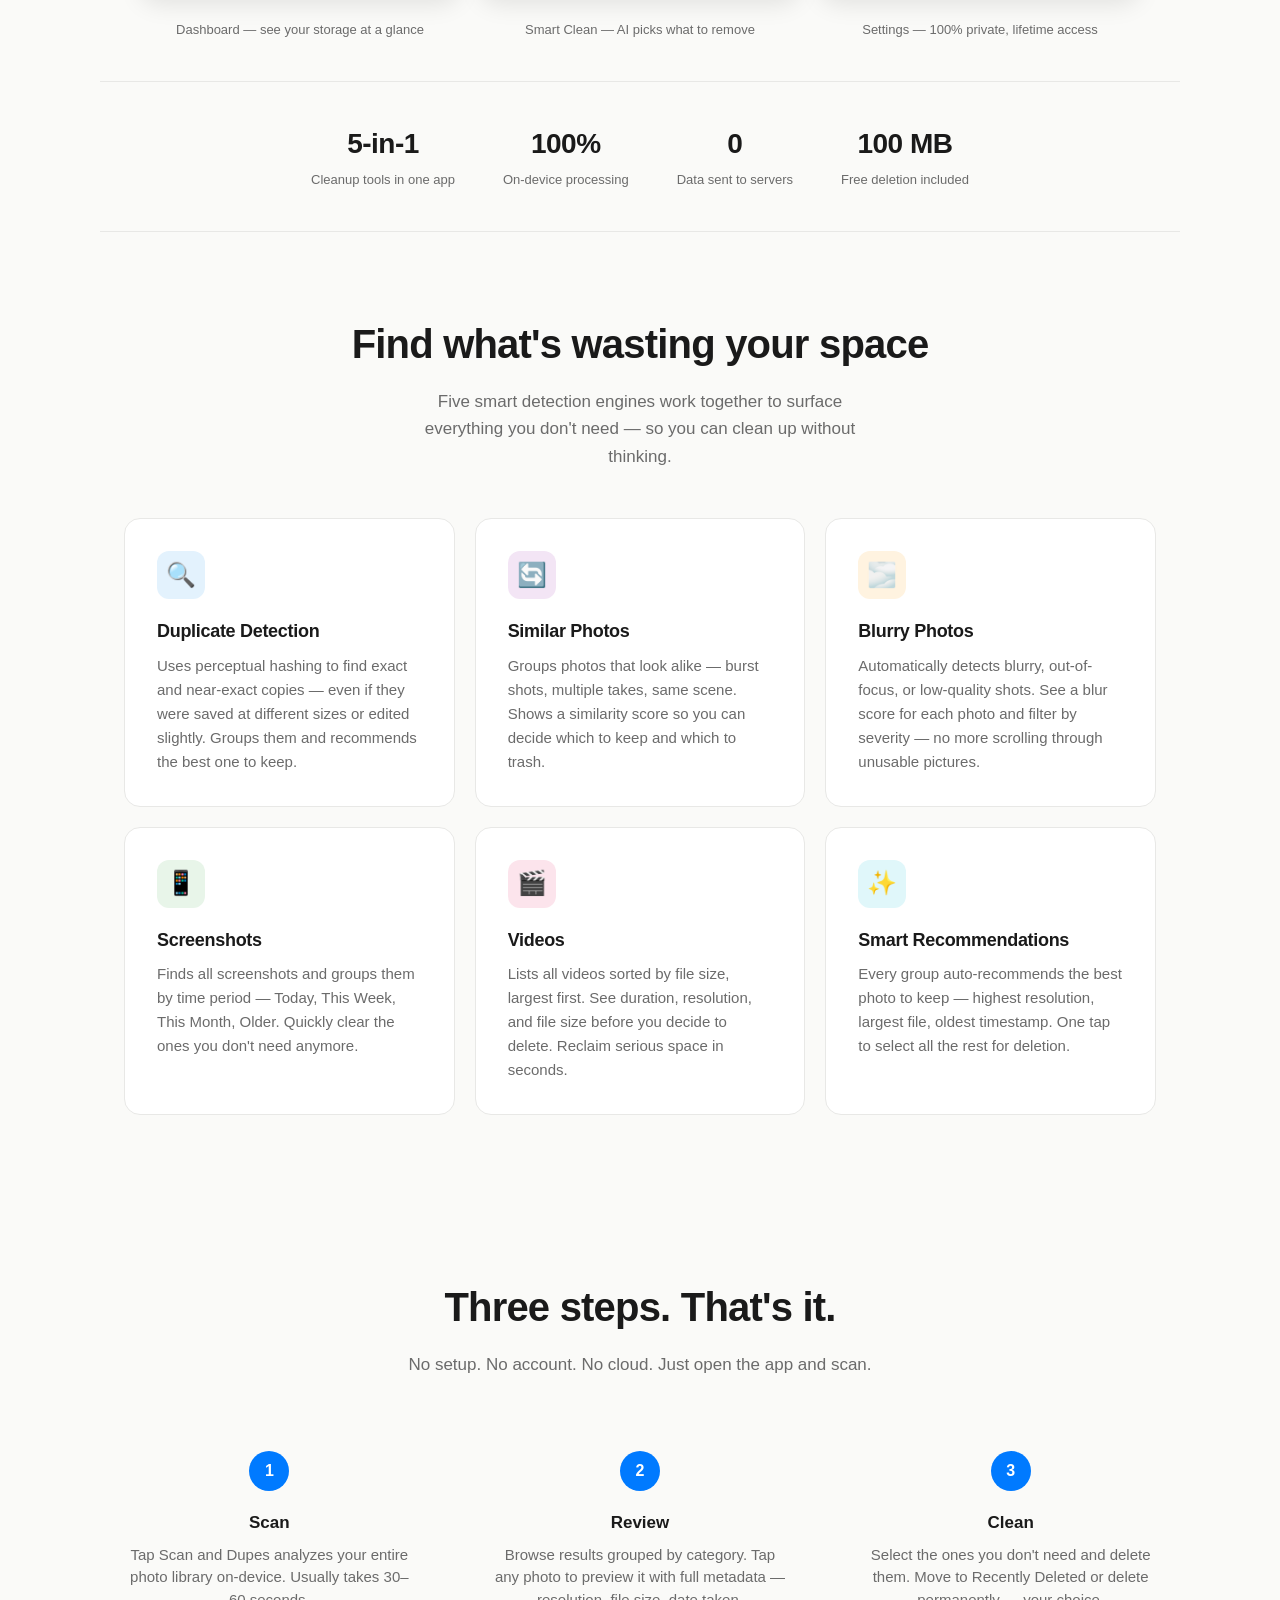
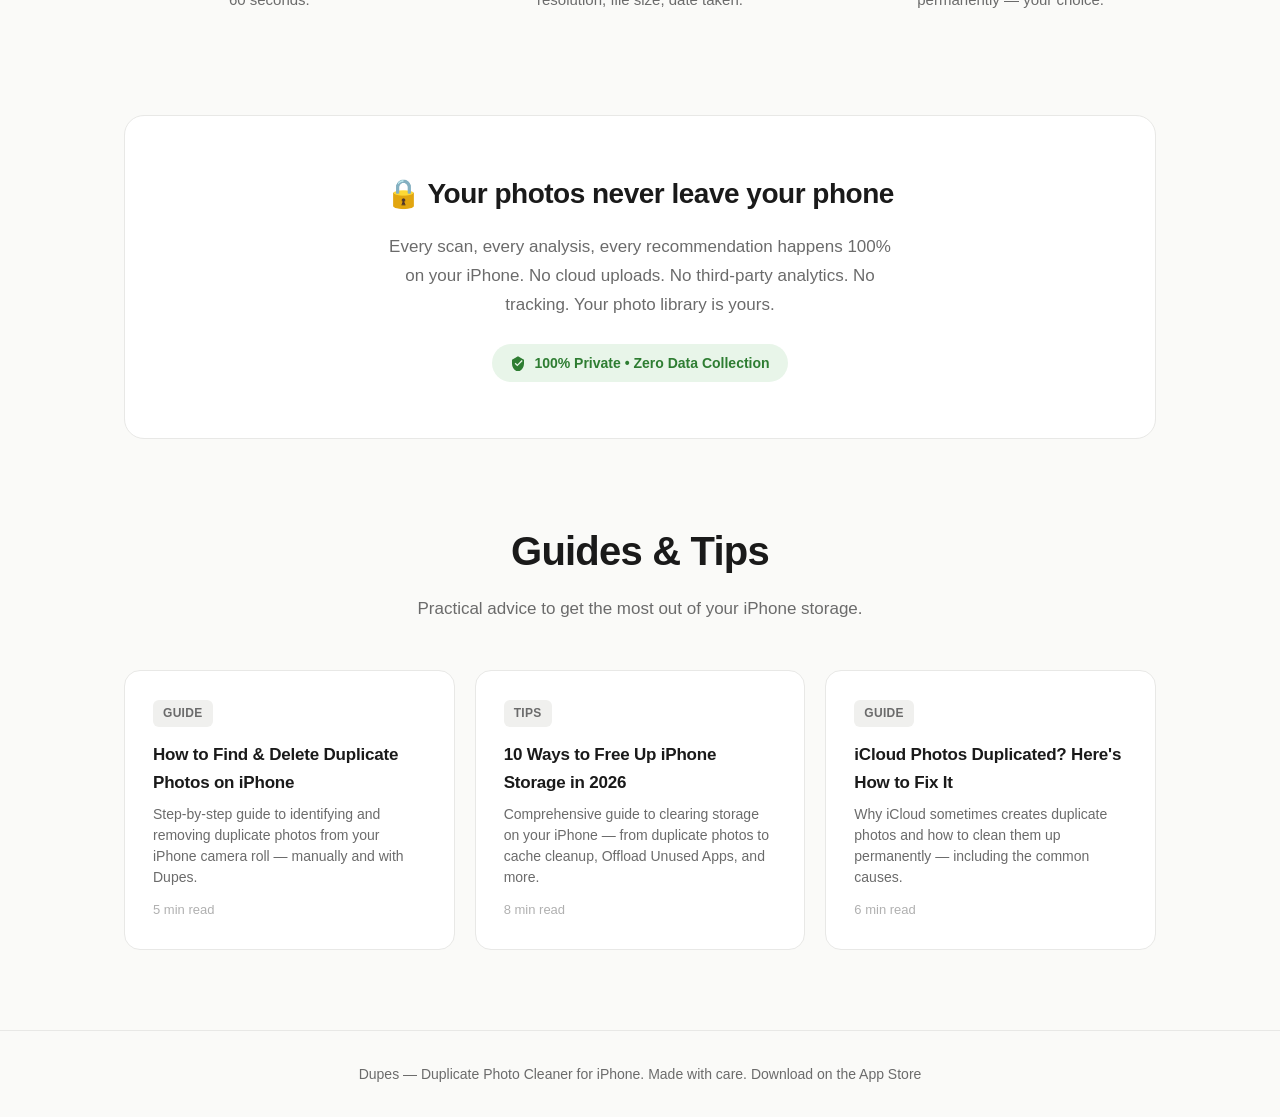
==== commit 037c003b: "Add product screenshots to homepage (Dashboard, Smart Clean, Settings)" ====
--- a/index.html
+++ b/index.html
@@ -101,6 +101,34 @@
         }
         .btn-secondary:hover { border-color: var(--text-secondary); }
 
+        /* Screenshots */
+        .screenshots-section { margin-bottom: 40px; }
+        .screenshots-row {
+            display: flex;
+            gap: 20px;
+            justify-content: center;
+            flex-wrap: wrap;
+        }
+        .screenshot-card {
+            flex: 1;
+            min-width: 240px;
+            max-width: 320px;
+            text-align: center;
+        }
+        .screenshot-card img {
+            width: 100%;
+            border-radius: 20px;
+            box-shadow: 0 4px 24px rgba(0,0,0,0.1);
+            transition: transform 0.3s;
+        }
+        .screenshot-card img:hover { transform: scale(1.03); }
+        .screenshot-card p {
+            font-size: 13px;
+            color: var(--text-secondary);
+            margin-top: 12px;
+            font-weight: 500;
+        }
+
         /* Stats bar */
         .stats {
             display: flex; justify-content: center; gap: 48px;
@@ -306,11 +334,33 @@
         <h1>Your photos are <span>piling up</span>. Clean them in one tap.</h1>
         <p>Dupes finds duplicate photos, similar shots, blurry pictures, old screenshots, and large videos — then lets you delete them in seconds. All processing happens on your iPhone. Nothing leaves your device.</p>
         <div class="cta-row">
-            <a href="https://apps.apple.com/app/id6748481828" class="btn-primary">
+            <a href="https://apps.apple.com/app/id6768160754" class="btn-primary">
                 <svg width="18" height="18" viewBox="0 0 24 24" fill="none"><path d="M18.71 19.5c-.83 1.24-1.71 2.45-3.05 2.47-1.34.03-1.77-.79-3.29-.79-1.53 0-2 .77-3.27.82-1.31.05-2.3-1.32-3.14-2.53C4.25 17 2.94 12.45 4.7 9.39c.87-1.52 2.43-2.48 4.12-2.51 1.28-.02 2.5.87 3.29.87.78 0 2.26-1.07 3.8-.91.65.03 2.47.26 3.64 1.98-.09.06-2.17 1.28-2.15 3.81.03 3.02 2.65 4.03 2.68 4.04-.03.07-.42 1.44-1.38 2.83M13 3.5c.73-.83 1.94-1.46 2.94-1.5.13 1.17-.34 2.35-1.04 3.19-.69.85-1.83 1.51-2.95 1.42-.15-1.15.41-2.35 1.05-3.11z" fill="currentColor"/></svg>
                 Download Free
             </a>
             <a href="#features" class="btn-secondary">See How It Works</a>
+        </div>
+    </section>
+
+    <!-- App Screenshots -->
+    <section class="screenshots-section container">
+        <div class="section-header">
+            <h2>See it in action</h2>
+            <p>Clean, intuitive design. Find what's wasting space in seconds.</p>
+        </div>
+        <div class="screenshots-row">
+            <div class="screenshot-card">
+                <img src="images/screenshot-dashboard.jpg" alt="Dupes Dashboard showing storage overview and scan categories" loading="lazy">
+                <p>Dashboard — see your storage at a glance</p>
+            </div>
+            <div class="screenshot-card">
+                <img src="images/screenshot-home.jpg" alt="Dupes main screen with smart recommendations" loading="lazy">
+                <p>Smart Clean — AI picks what to remove</p>
+            </div>
+            <div class="screenshot-card">
+                <img src="images/screenshot-settings.jpg" alt="Dupes settings showing privacy-first design" loading="lazy">
+                <p>Settings — 100% private, lifetime access</p>
+            </div>
         </div>
     </section>
 
@@ -436,7 +486,7 @@
 
     <footer>
         <div class="container">
-            <p>Dupes — Duplicate Photo Cleaner for iPhone. Made with care. <a href="https://apps.apple.com/app/id6748481828">Download on the App Store</a></p>
+            <p>Dupes — Duplicate Photo Cleaner for iPhone. Made with care. <a href="https://apps.apple.com/app/id6768160754">Download on the App Store</a></p>
         </div>
     </footer>
 </body>
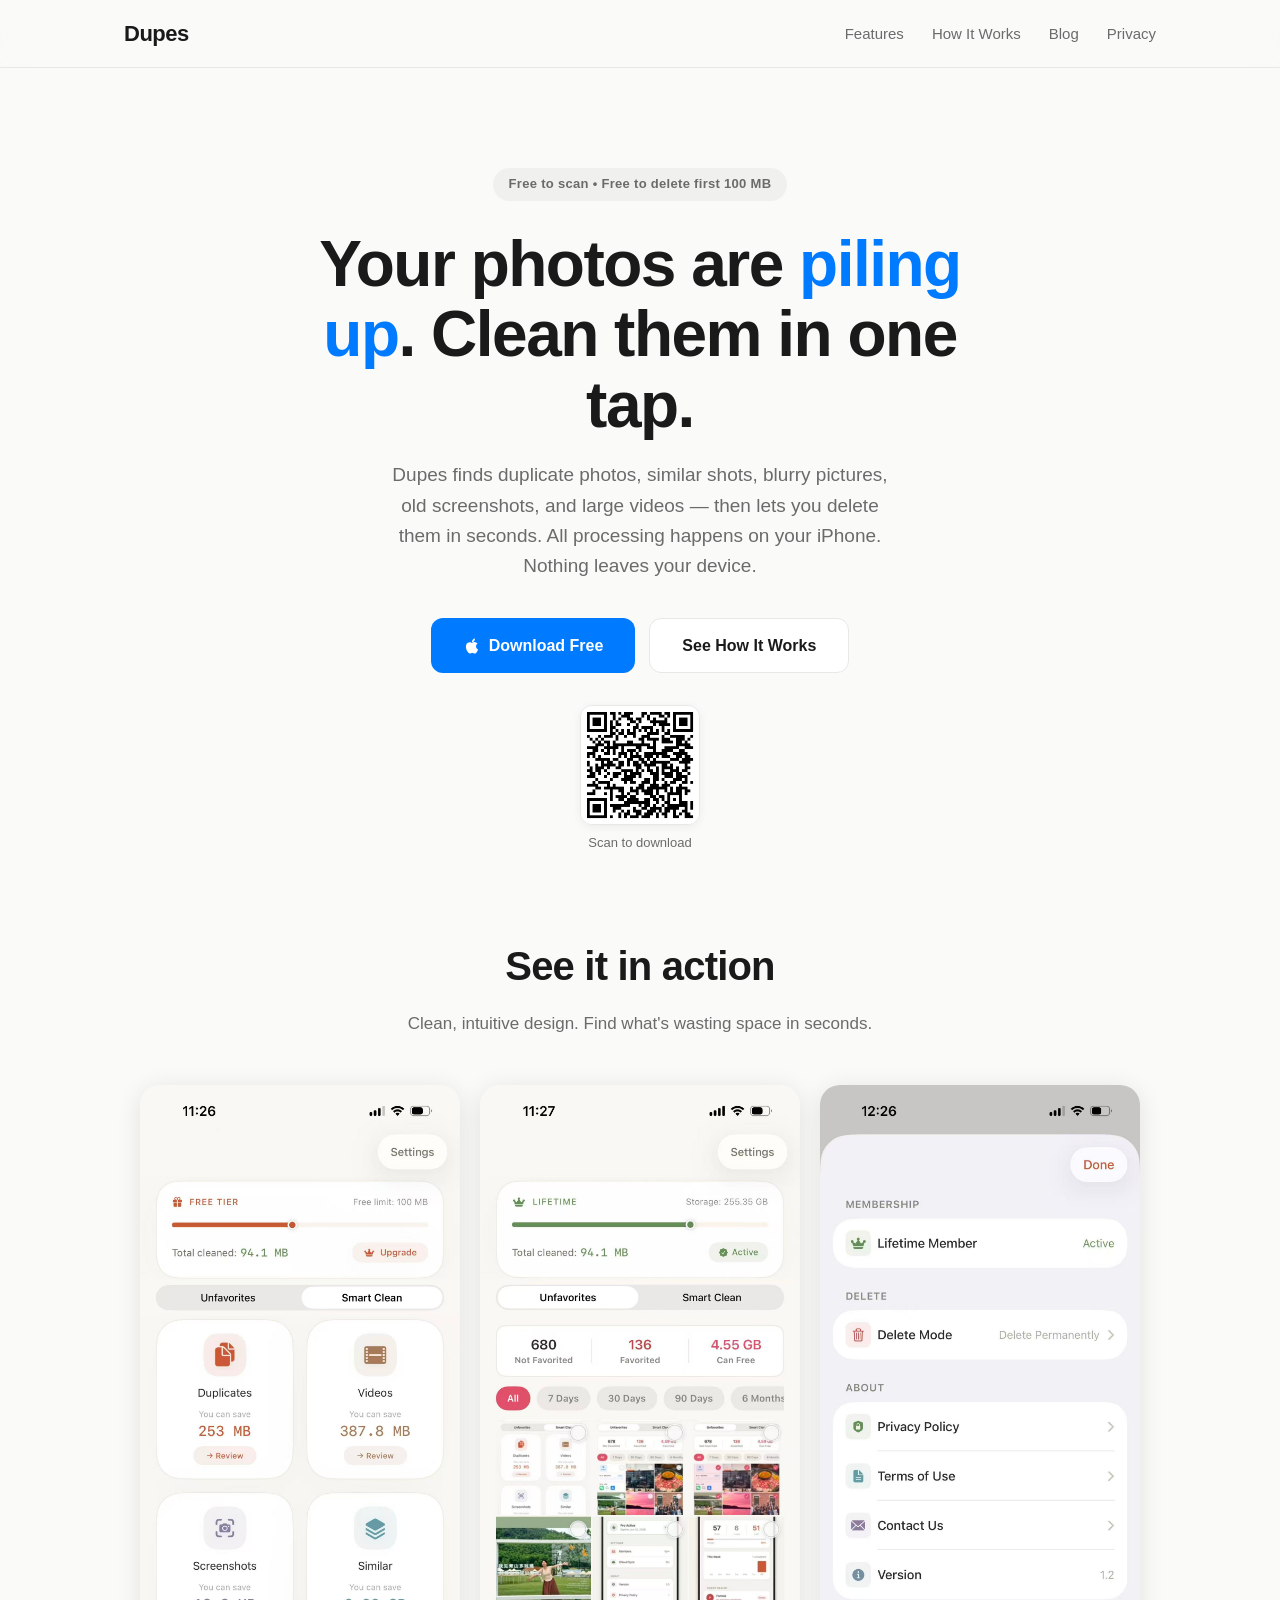
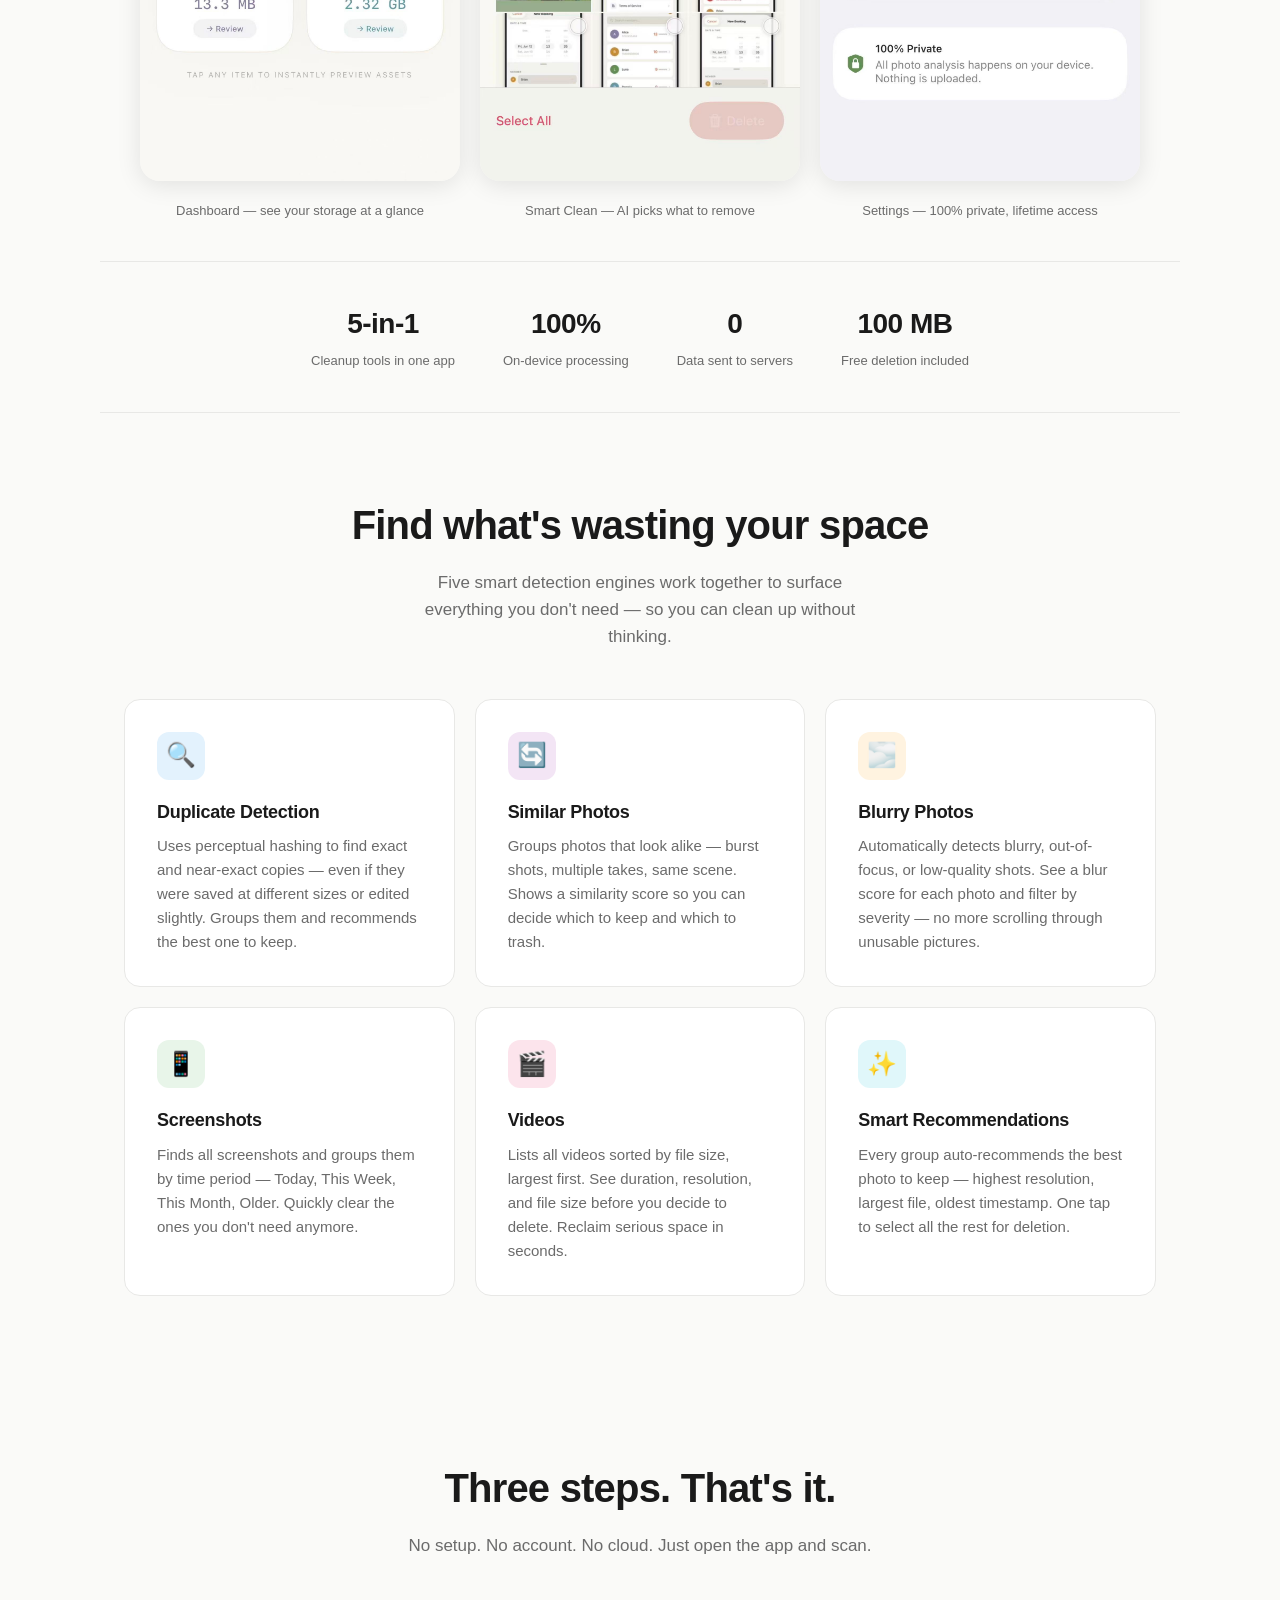
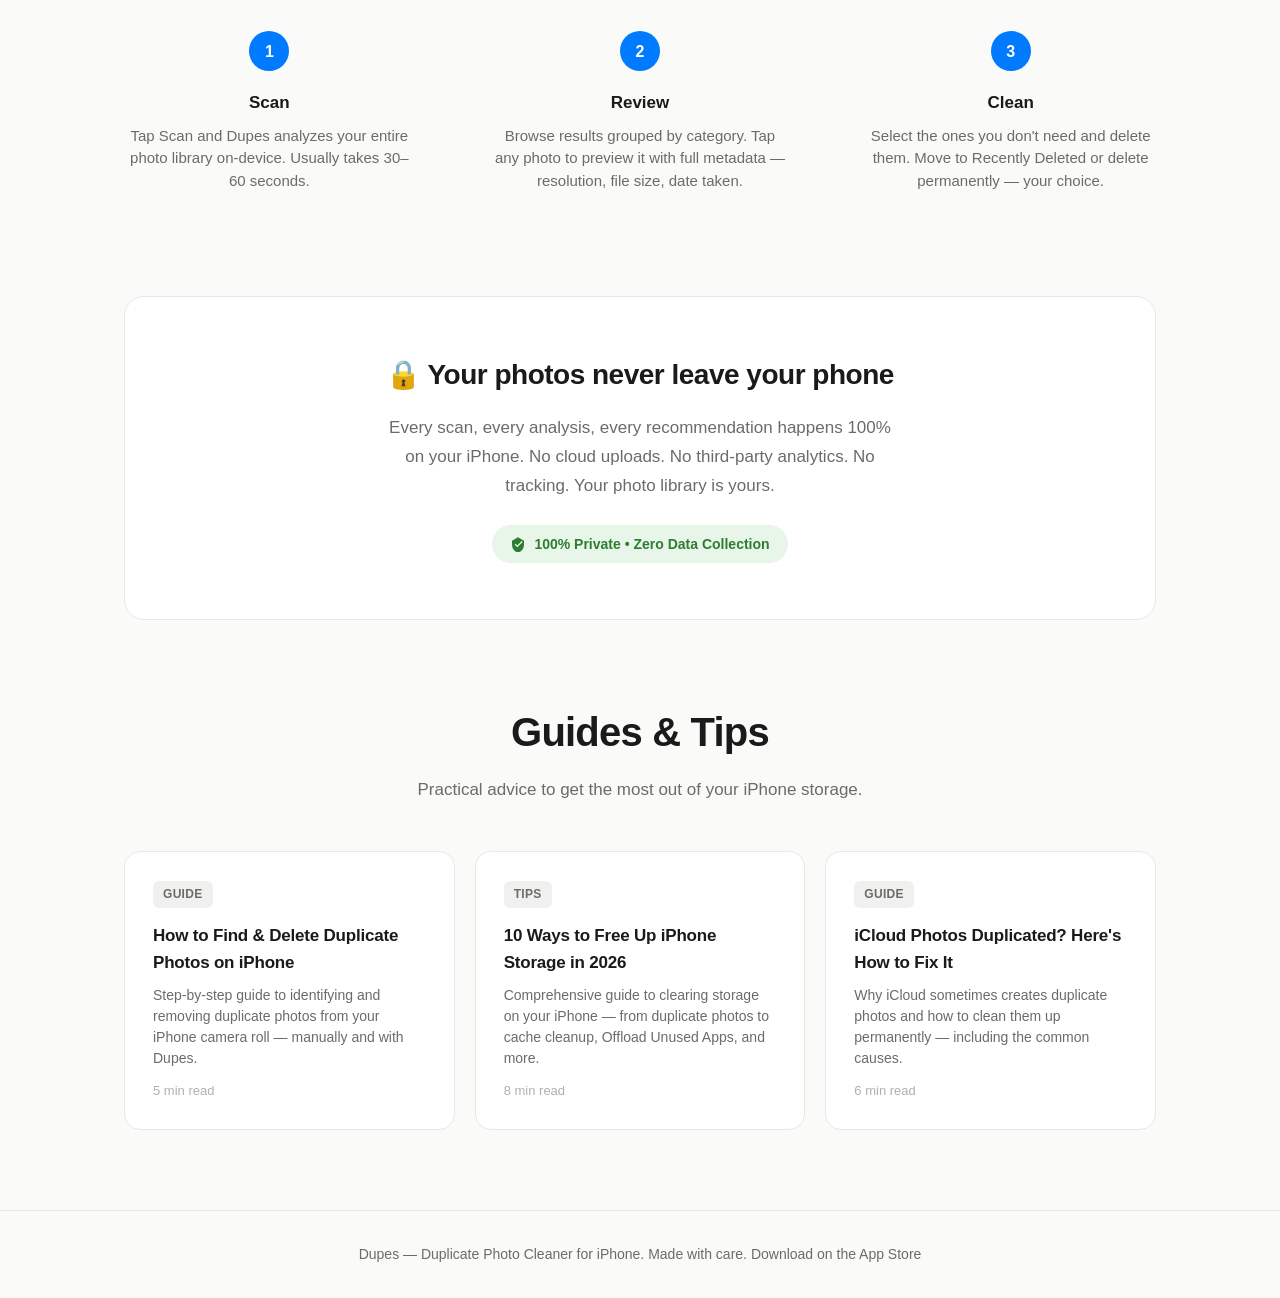
==== commit 741c319e: "Add QR code to homepage for easy mobile download" ====
--- a/index.html
+++ b/index.html
@@ -129,6 +129,25 @@
             font-weight: 500;
         }
 
+        /* QR Code */
+        .qr-wrapper {
+            display: flex;
+            flex-direction: column;
+            align-items: center;
+            gap: 8px;
+            margin-top: 32px;
+        }
+        .qr-code {
+            border-radius: 12px;
+            border: 1px solid var(--border);
+            box-shadow: 0 2px 8px rgba(0,0,0,0.06);
+        }
+        .qr-wrapper span {
+            font-size: 13px;
+            color: var(--text-secondary);
+            font-weight: 500;
+        }
+
         /* Stats bar */
         .stats {
             display: flex; justify-content: center; gap: 48px;
@@ -339,6 +358,10 @@
                 Download Free
             </a>
             <a href="#features" class="btn-secondary">See How It Works</a>
+        </div>
+        <div class="qr-wrapper">
+            <img src="images/qr-code.png" alt="Scan to download Dupes from App Store" class="qr-code" width="120" height="120">
+            <span>Scan to download</span>
         </div>
     </section>
 
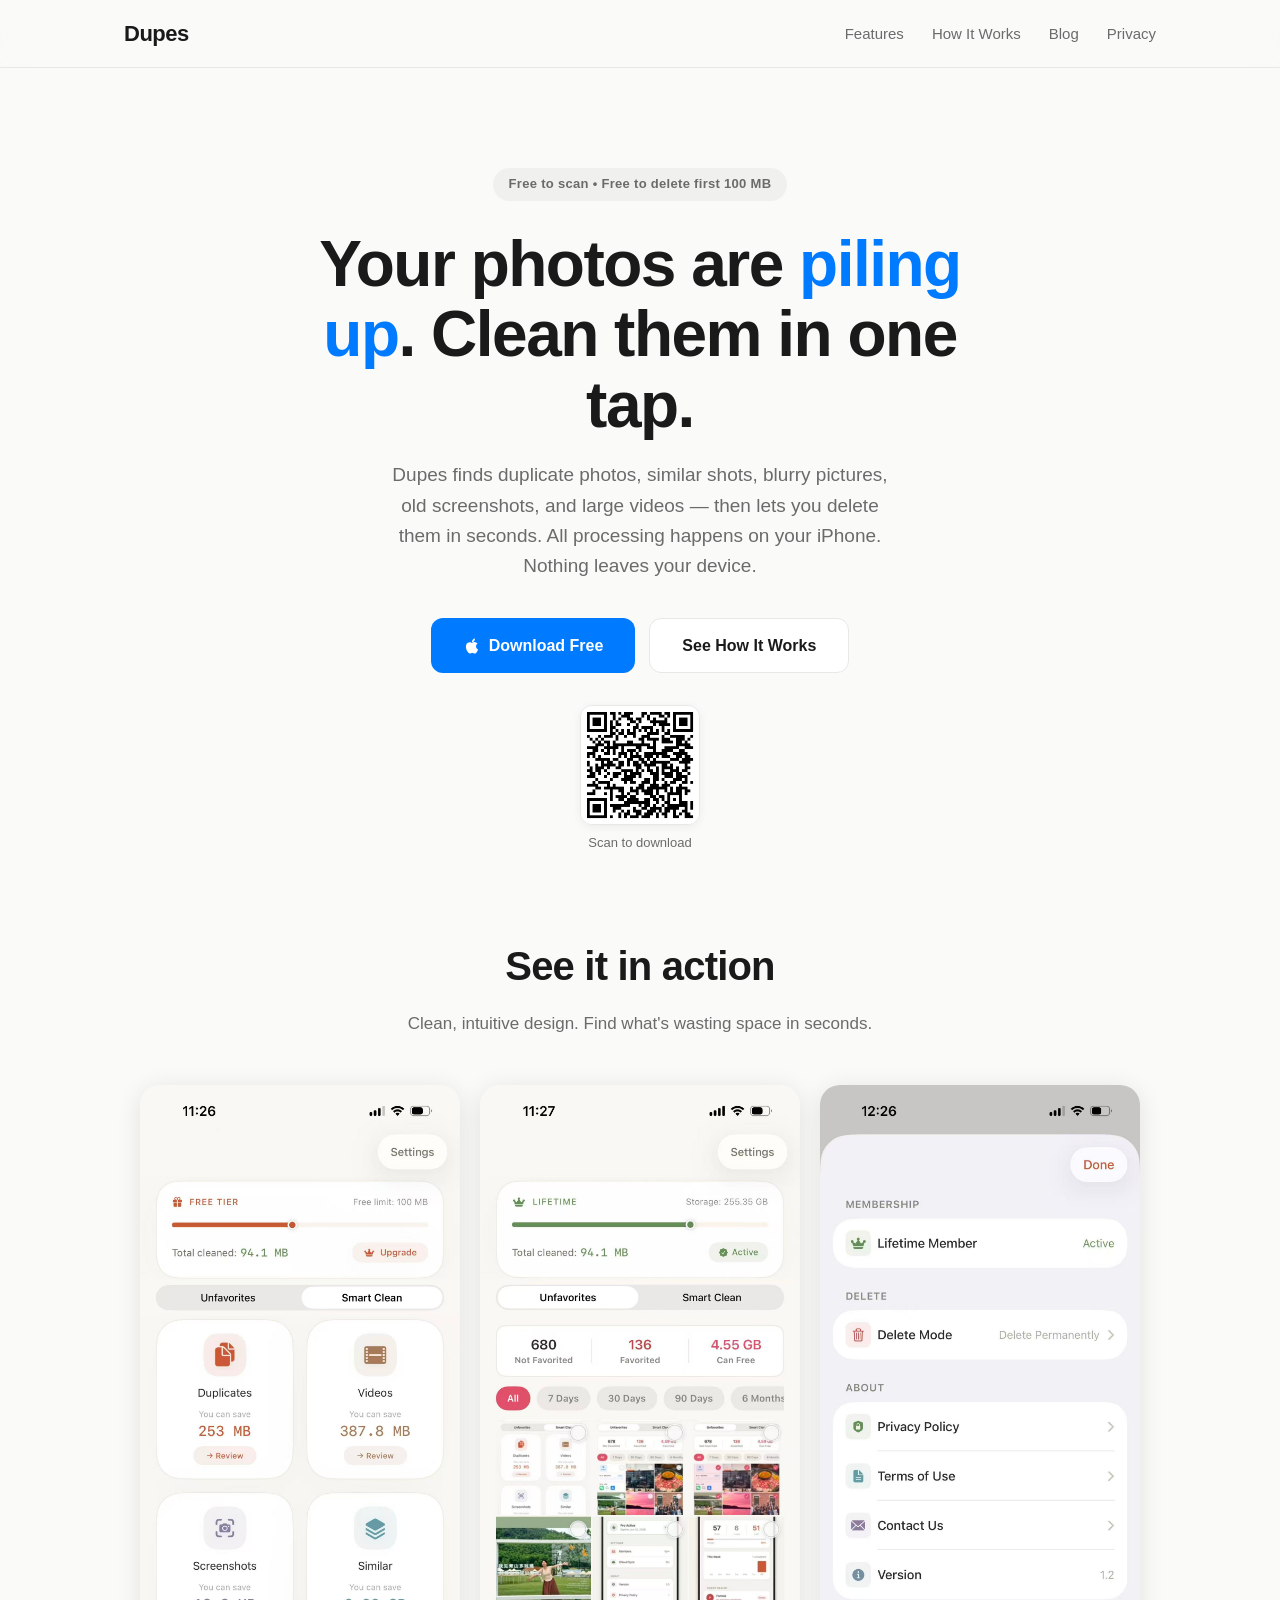
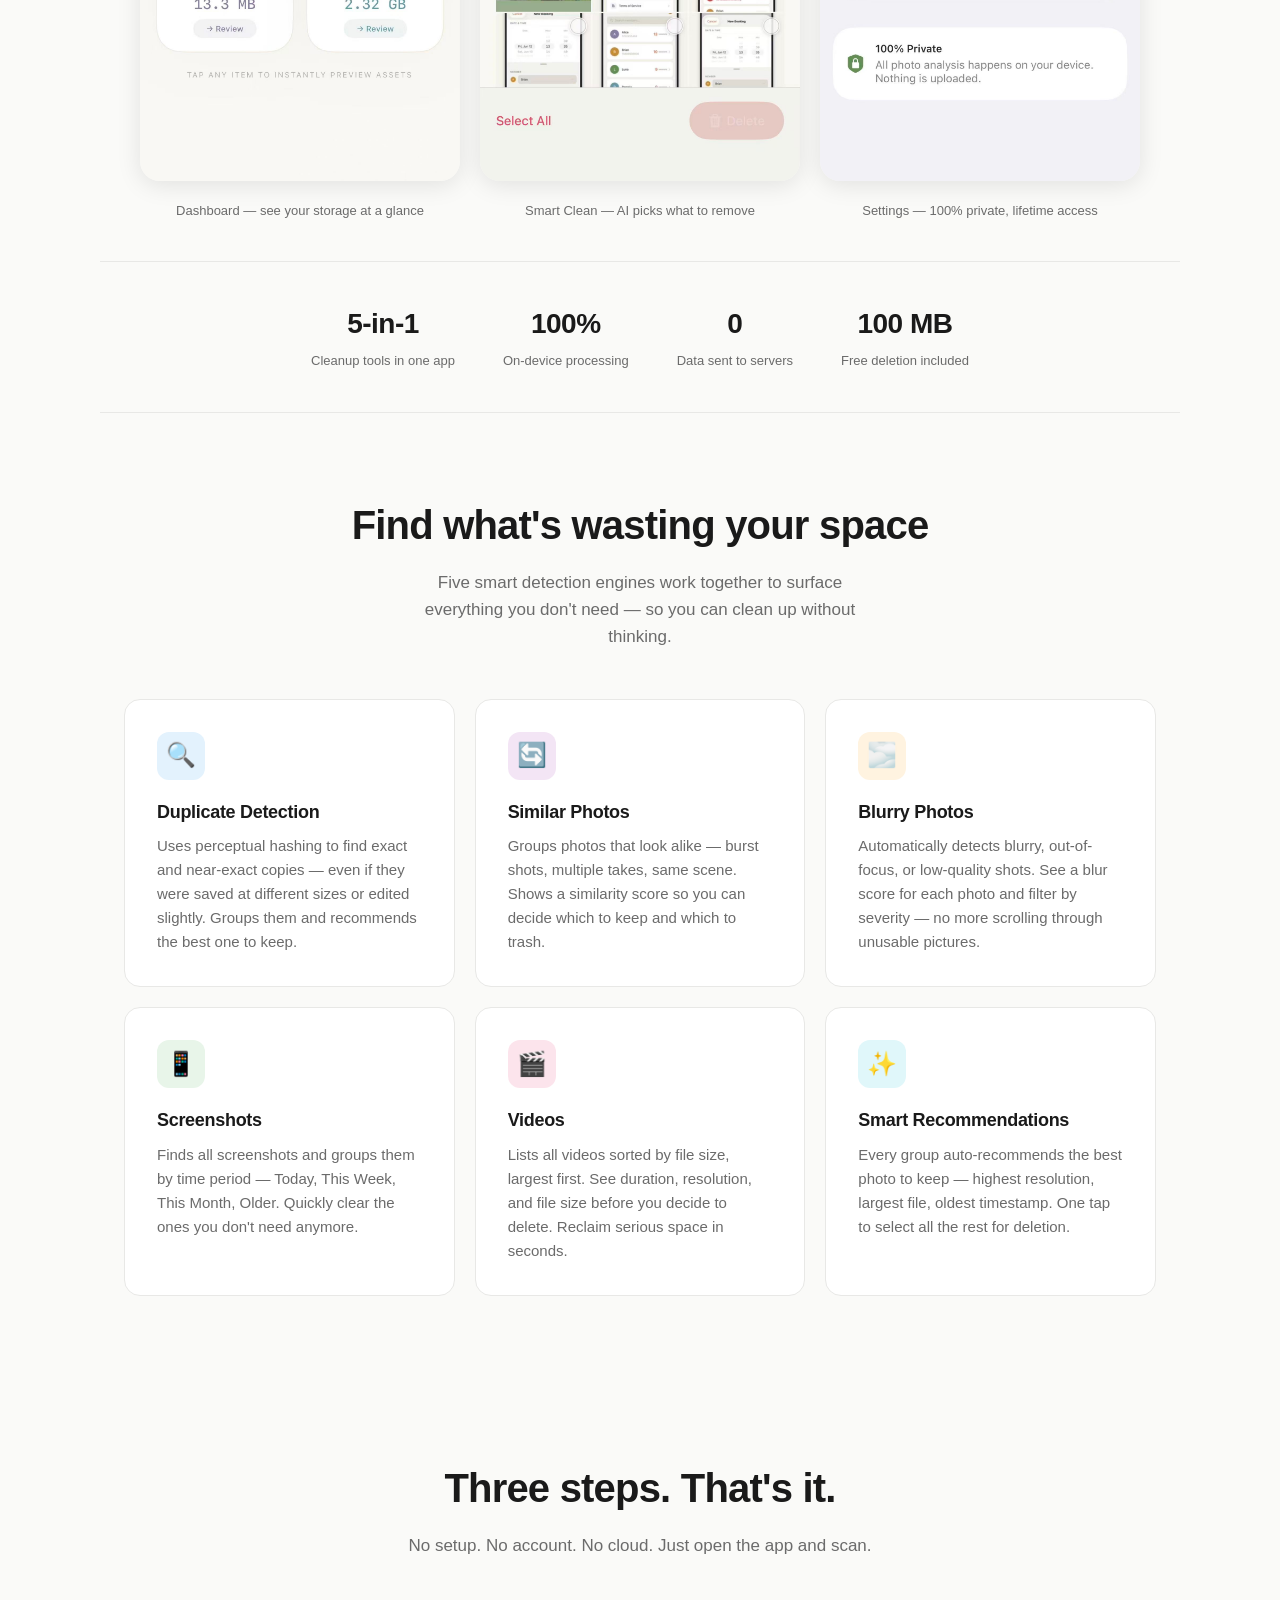
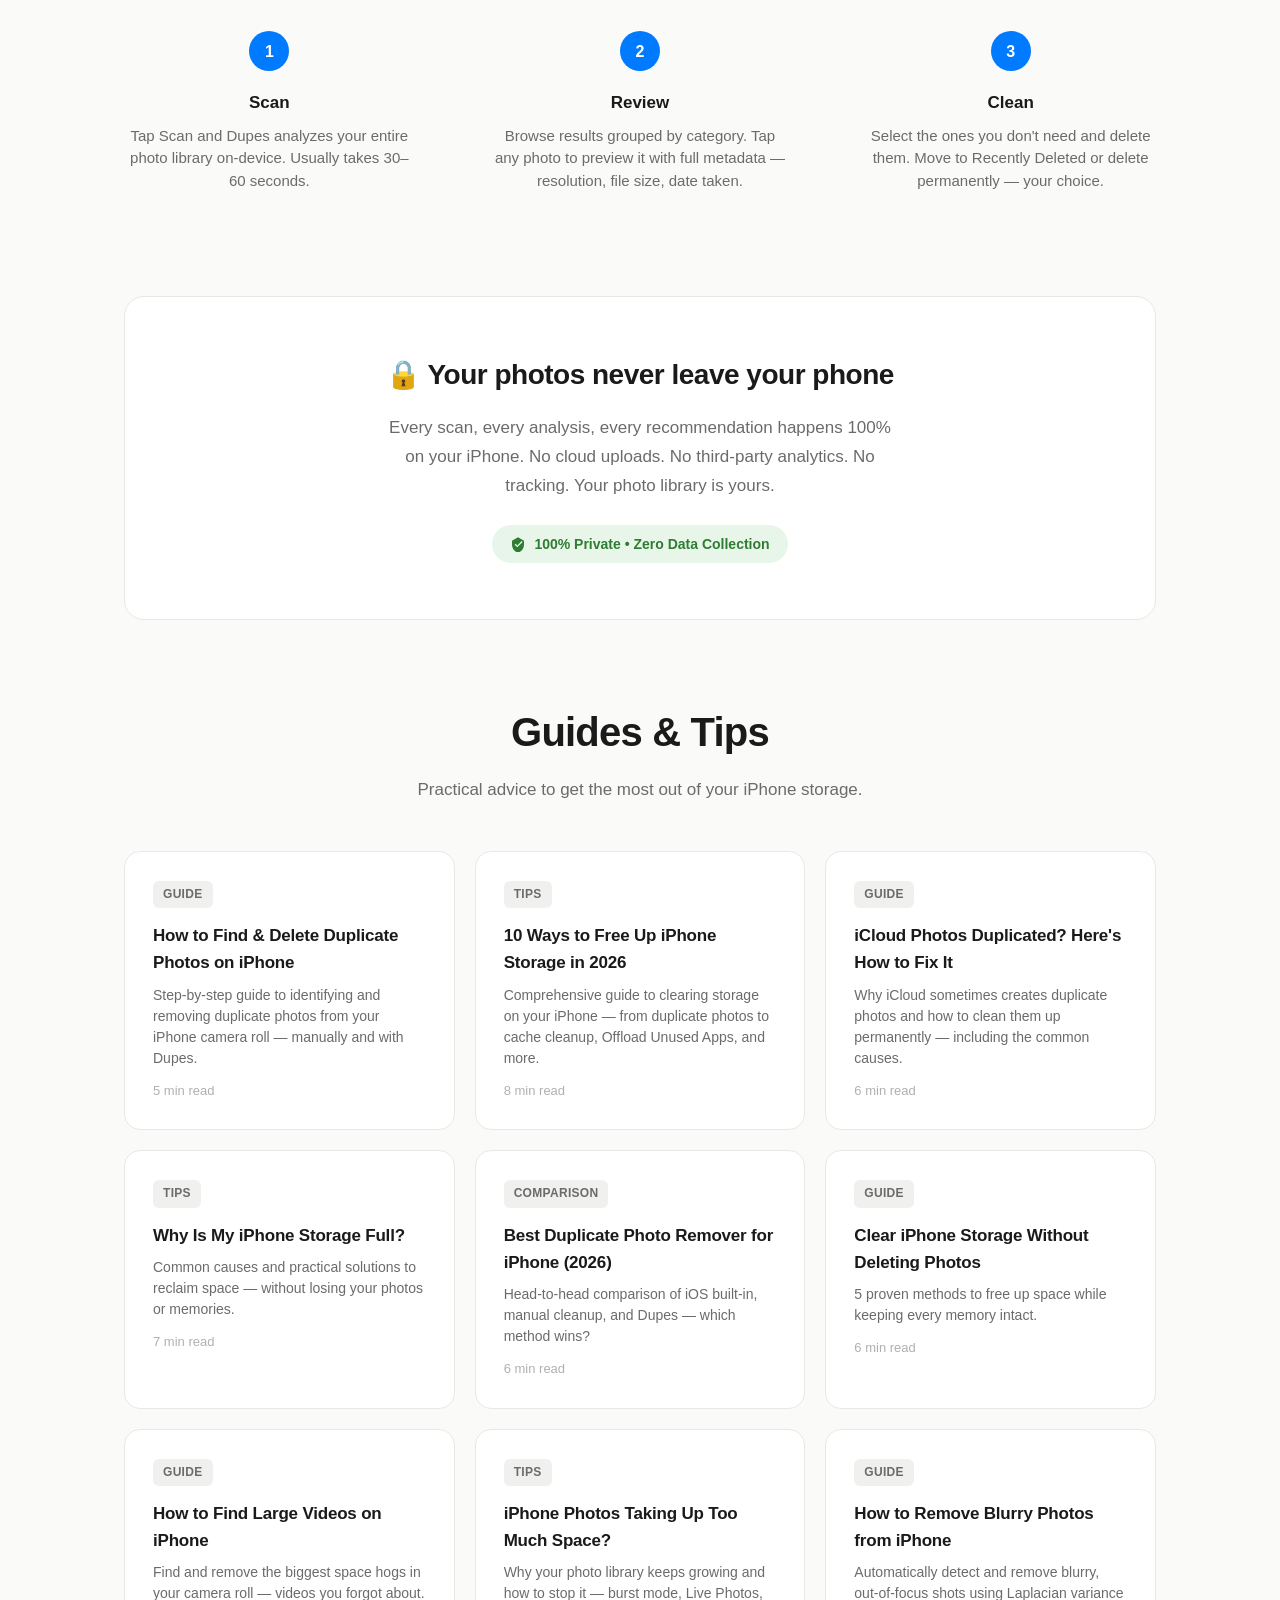
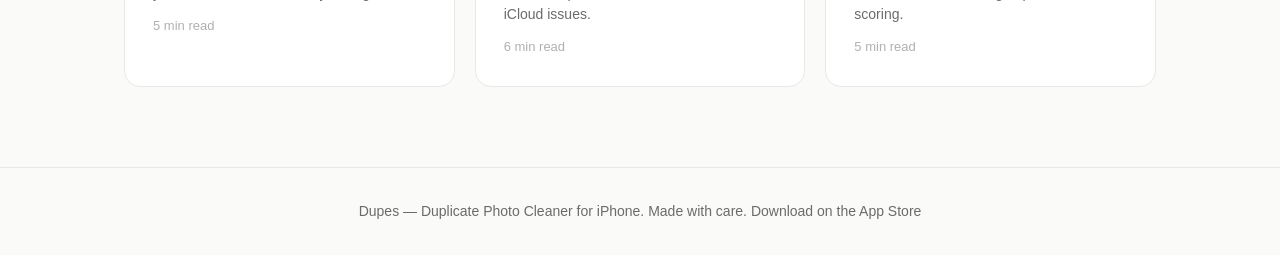
==== commit 91e68b96: "Update homepage blog section to show all 9 articles" ====
--- a/index.html
+++ b/index.html
@@ -504,6 +504,42 @@
                 <p>Why iCloud sometimes creates duplicate photos and how to clean them up permanently — including the common causes.</p>
                 <div class="blog-meta">6 min read</div>
             </a>
+            <a href="blog/why-is-iphone-storage-full.html" class="blog-card">
+                <div class="blog-tag">TIPS</div>
+                <h3>Why Is My iPhone Storage Full?</h3>
+                <p>Common causes and practical solutions to reclaim space — without losing your photos or memories.</p>
+                <div class="blog-meta">7 min read</div>
+            </a>
+            <a href="blog/best-duplicate-photo-remover-iphone.html" class="blog-card">
+                <div class="blog-tag">COMPARISON</div>
+                <h3>Best Duplicate Photo Remover for iPhone (2026)</h3>
+                <p>Head-to-head comparison of iOS built-in, manual cleanup, and Dupes — which method wins?</p>
+                <div class="blog-meta">6 min read</div>
+            </a>
+            <a href="blog/clear-iphone-storage-without-deleting-photos.html" class="blog-card">
+                <div class="blog-tag">GUIDE</div>
+                <h3>Clear iPhone Storage Without Deleting Photos</h3>
+                <p>5 proven methods to free up space while keeping every memory intact.</p>
+                <div class="blog-meta">6 min read</div>
+            </a>
+            <a href="blog/find-large-videos-iphone.html" class="blog-card">
+                <div class="blog-tag">GUIDE</div>
+                <h3>How to Find Large Videos on iPhone</h3>
+                <p>Find and remove the biggest space hogs in your camera roll — videos you forgot about.</p>
+                <div class="blog-meta">5 min read</div>
+            </a>
+            <a href="blog/iphone-photos-taking-too-much-space.html" class="blog-card">
+                <div class="blog-tag">TIPS</div>
+                <h3>iPhone Photos Taking Up Too Much Space?</h3>
+                <p>Why your photo library keeps growing and how to stop it — burst mode, Live Photos, iCloud issues.</p>
+                <div class="blog-meta">6 min read</div>
+            </a>
+            <a href="blog/remove-blurry-photos-iphone.html" class="blog-card">
+                <div class="blog-tag">GUIDE</div>
+                <h3>How to Remove Blurry Photos from iPhone</h3>
+                <p>Automatically detect and remove blurry, out-of-focus shots using Laplacian variance scoring.</p>
+                <div class="blog-meta">5 min read</div>
+            </a>
         </div>
     </section>
 
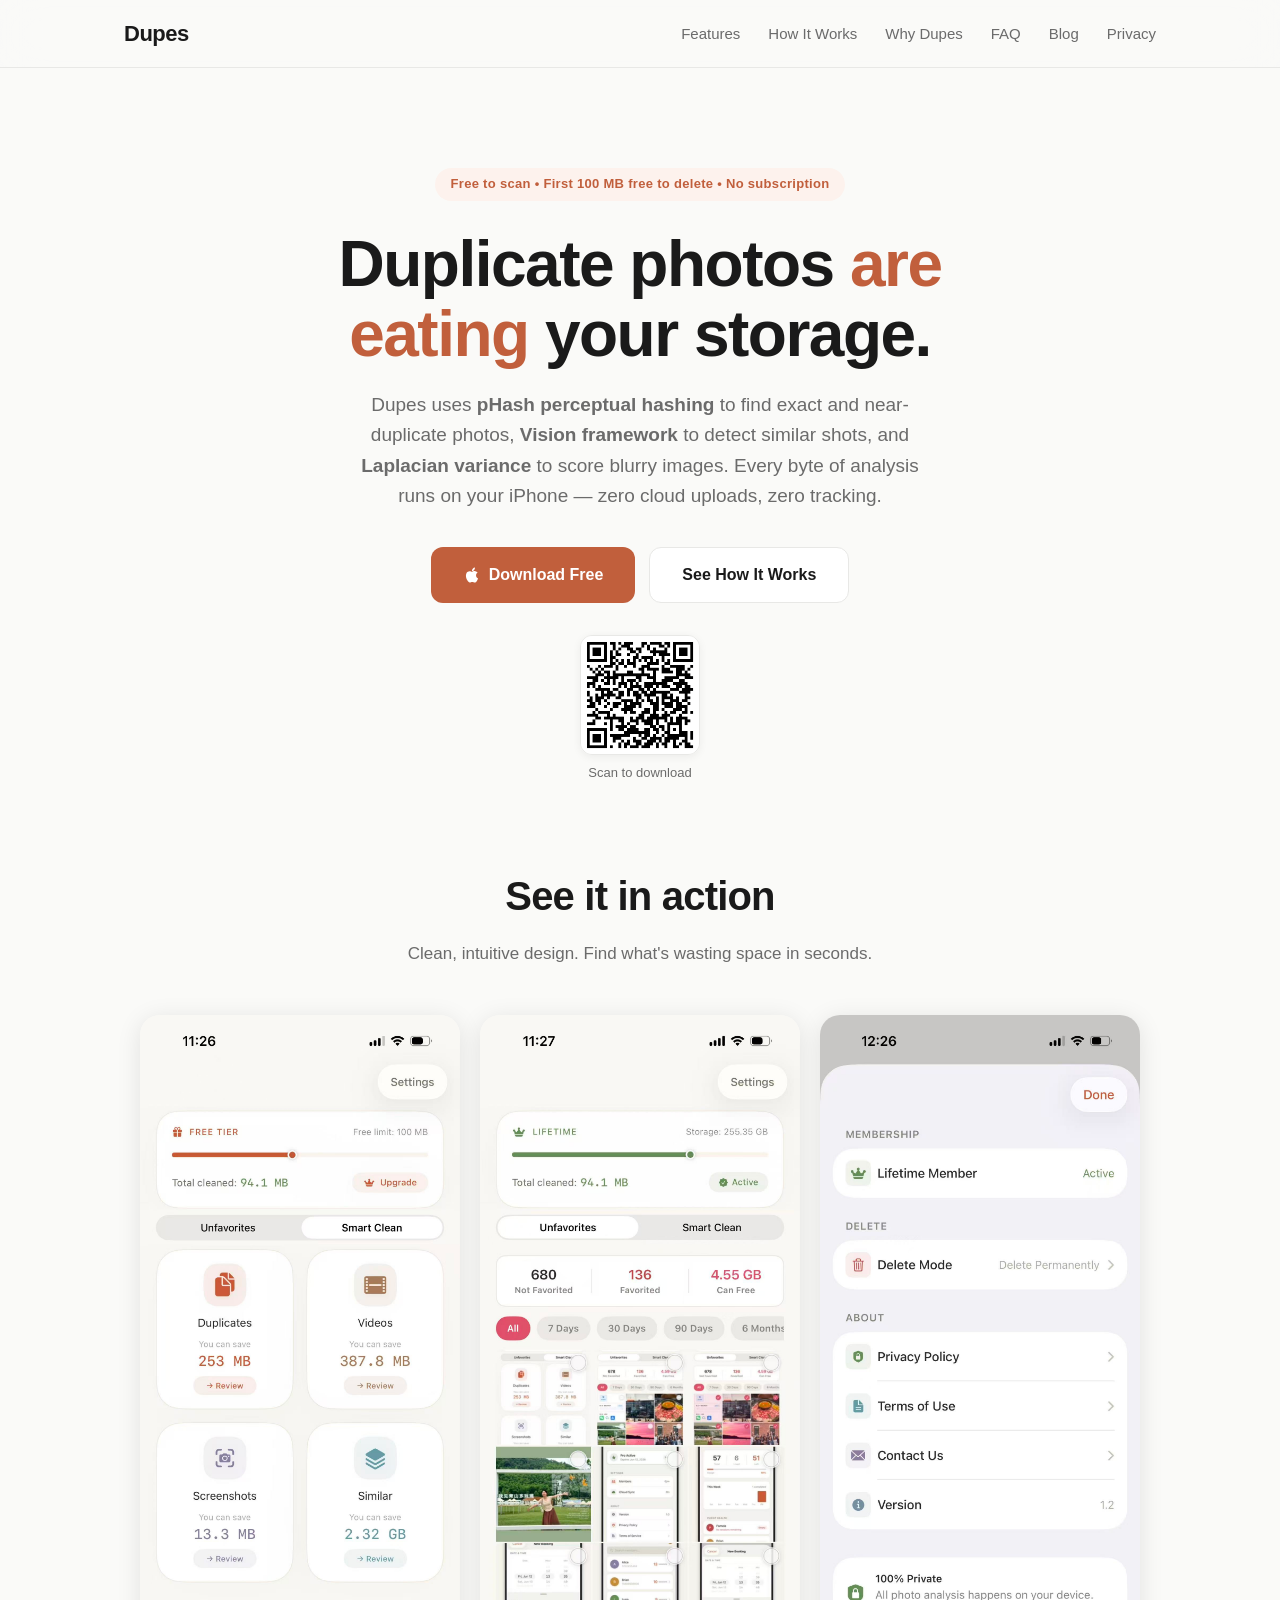
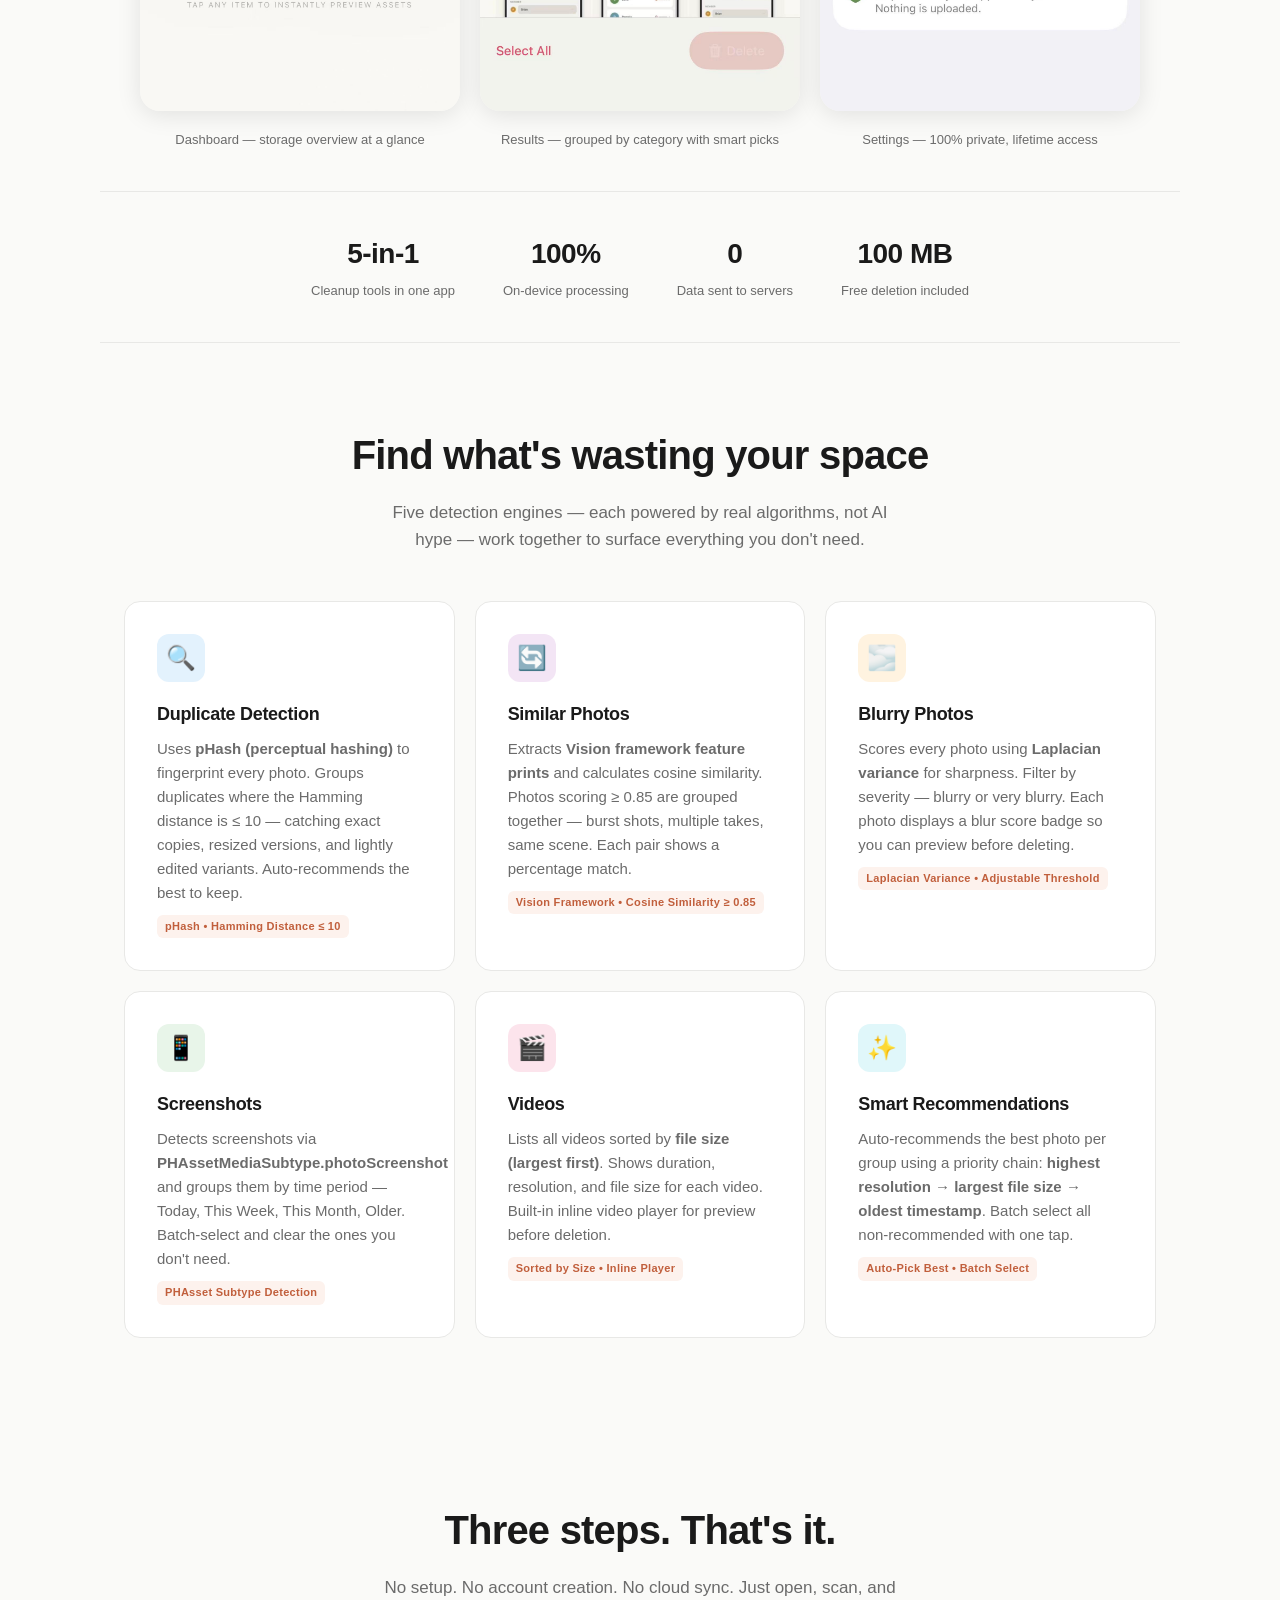
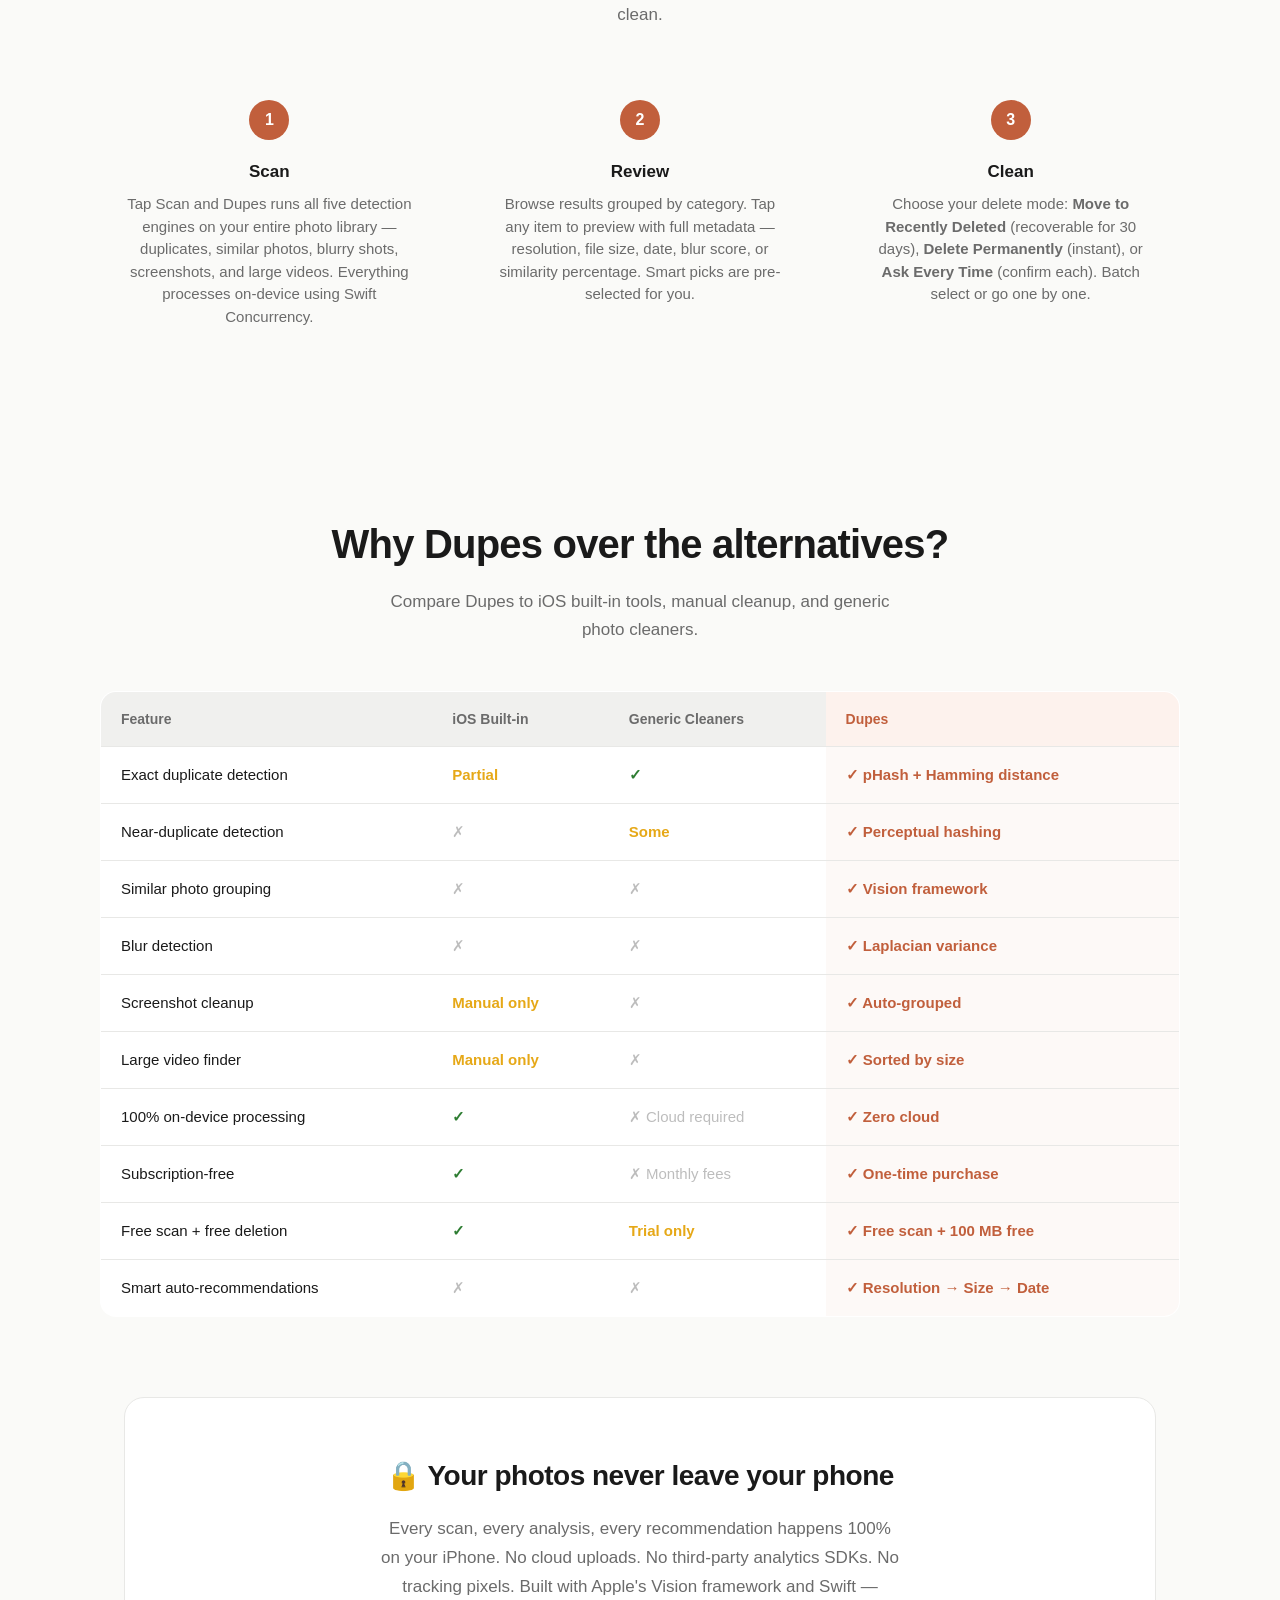
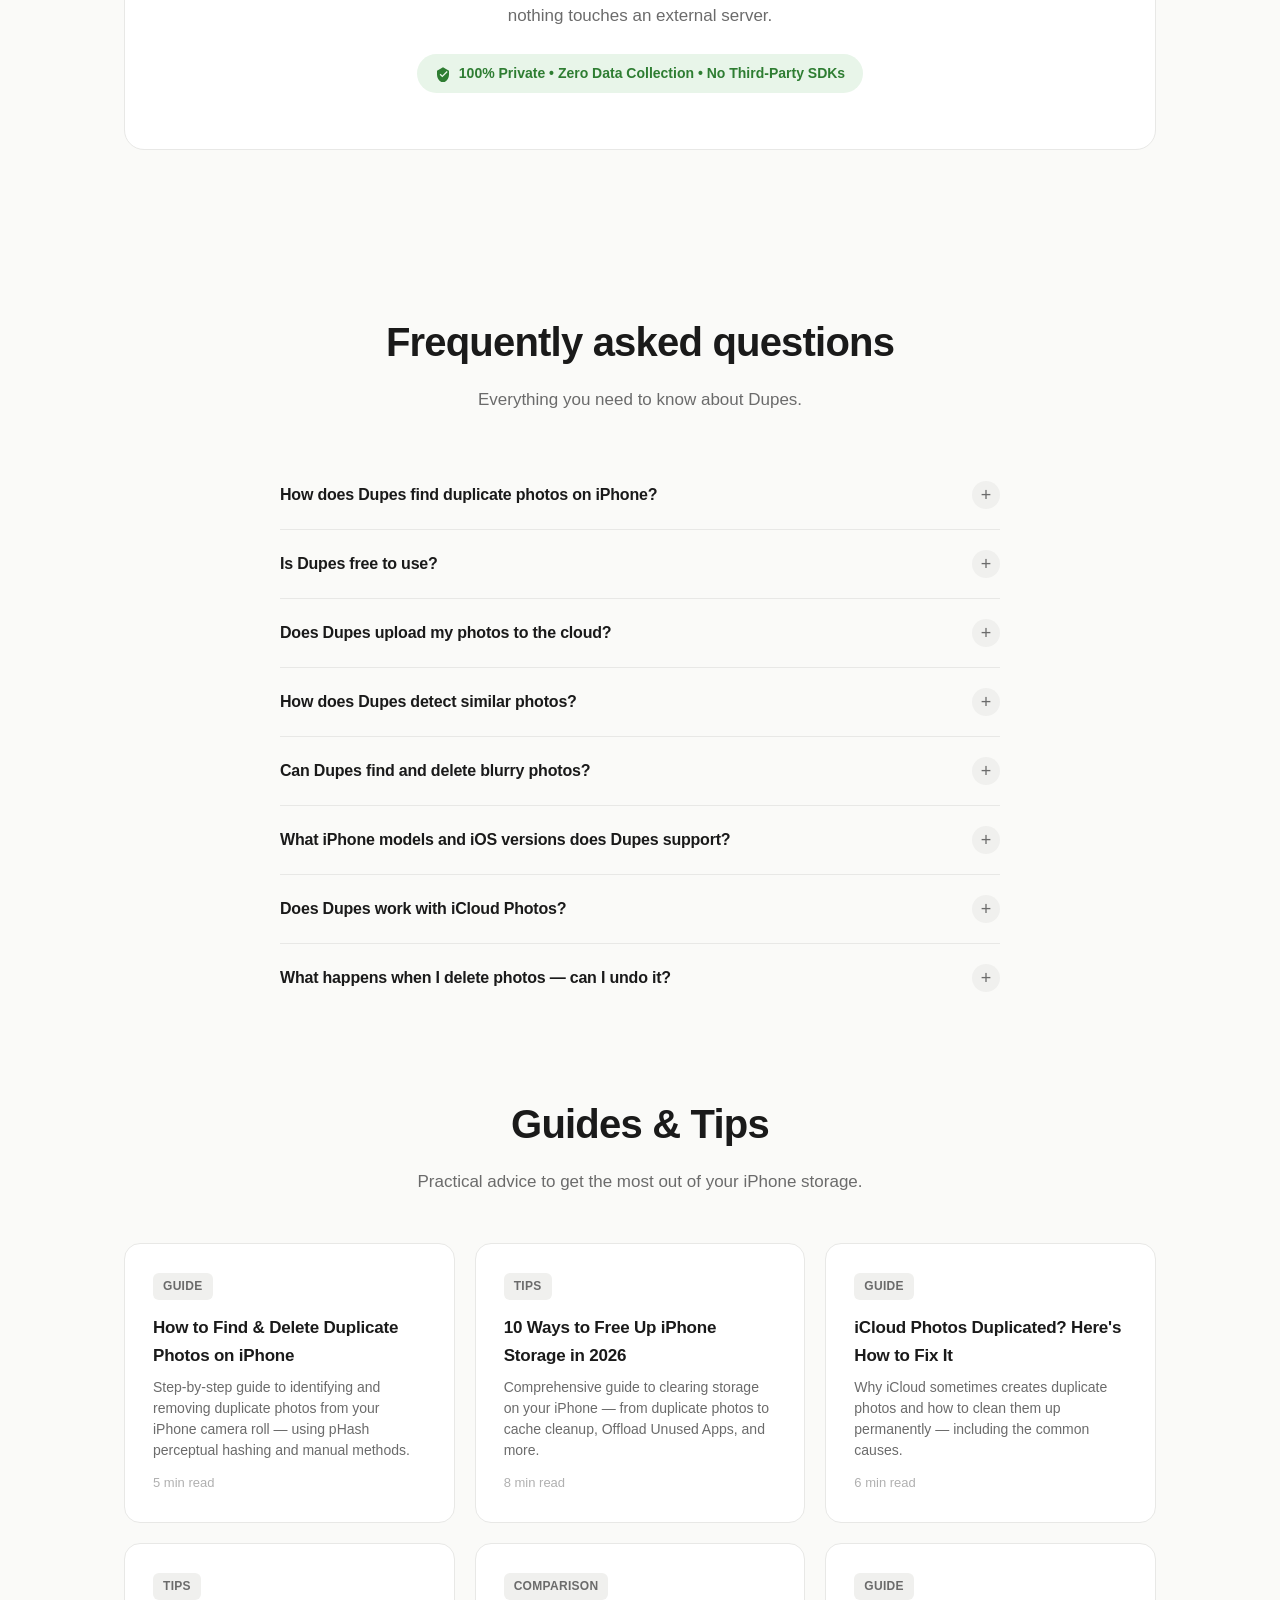
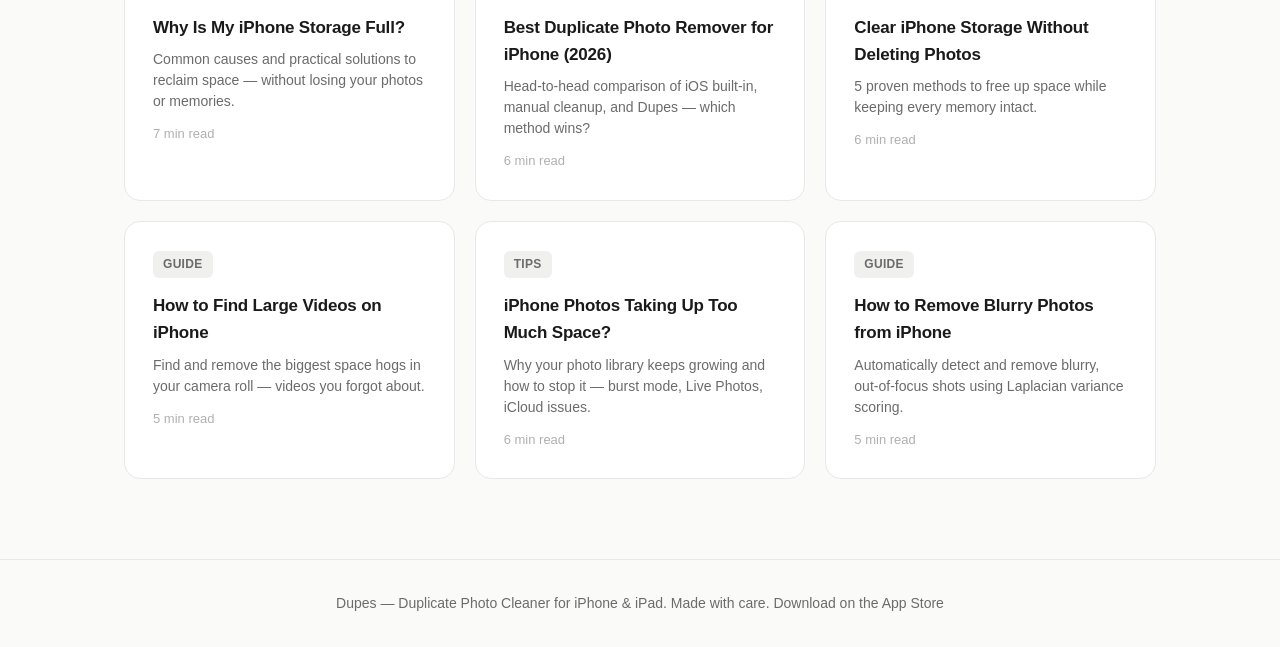
==== commit 22a1b09e: "feat: optimize SEO with accurate technical features from code - Update hero with specific algorithms" ====
--- a/index.html
+++ b/index.html
@@ -4,13 +4,139 @@
     <meta charset="UTF-8">
     <meta name="viewport" content="width=device-width, initial-scale=1.0">
     <title>Dupes — Find & Remove Duplicate Photos on iPhone | Free</title>
-    <meta name="description" content="Find and remove duplicate photos, similar pictures, blurry shots, and screenshots on your iPhone. Free up gigabytes of storage in one scan. 100% private — nothing leaves your device.">
-    <meta name="keywords" content="duplicate photos iPhone, remove duplicate photos, free up iPhone storage, photo cleaner, find similar photos, delete blurry photos">
+    <meta name="description" content="Find and remove duplicate photos, similar pictures, blurry shots, and screenshots on your iPhone. Uses pHash perceptual hashing and Vision framework — all 100% on-device. Free to scan, first 100 MB free.">
+    <meta name="keywords" content="duplicate photos iPhone, remove duplicate photos iPhone, free up iPhone storage, photo cleaner iPhone, find similar photos iPhone, delete blurry photos iPhone, screenshot cleaner iPhone, large video finder iPhone, iPhone storage full, clean iPhone photos, pHash iPhone, on-device photo cleaner">
     <meta property="og:title" content="Dupes — Find & Remove Duplicate Photos on iPhone">
-    <meta property="og:description" content="One scan. Gigabytes freed. Find duplicates, similar photos, blurry shots & screenshots — all processed privately on your device.">
+    <meta property="og:description" content="Duplicate detection via pHash. Similar photos via Vision framework. Blurry detection via Laplacian variance. All processed 100% on your iPhone — nothing leaves your device.">
     <meta property="og:type" content="website">
     <meta property="og:url" content="https://xiaohao7023.github.io/dupes-seo/">
+    <meta name="twitter:card" content="summary_large_image">
+    <meta name="twitter:title" content="Dupes — Find & Remove Duplicate Photos on iPhone">
+    <meta name="twitter:description" content="Duplicate detection via pHash. Similar photos via Vision framework. Blurry detection via Laplacian variance. 100% on-device.">
     <link rel="canonical" href="https://xiaohao7023.github.io/dupes-seo/">
+
+    <!-- Structured Data: SoftwareApplication -->
+    <script type="application/ld+json">
+    {
+        "@context": "https://schema.org",
+        "@type": "SoftwareApplication",
+        "name": "Dupes — Duplicate Photo Cleaner",
+        "operatingSystem": "iOS 17+",
+        "applicationCategory": "PhotographyApplication",
+        "offers": {
+            "@type": "Offer",
+            "price": "0",
+            "priceCurrency": "USD",
+            "description": "Free to scan. First 100 MB free deletion. One-time lifetime purchase for unlimited cleanup."
+        },
+        "url": "https://apps.apple.com/app/id6768160754",
+        "description": "Find and remove duplicate photos, similar pictures, blurry shots, and screenshots on your iPhone using pHash perceptual hashing and Vision framework — all 100% on-device.",
+        "featureList": [
+            "Duplicate detection via pHash perceptual hashing (Hamming distance ≤ 10)",
+            "Similar photo detection via Vision framework (cosine similarity ≥ 0.85)",
+            "Blurry photo detection via Laplacian variance scoring",
+            "Screenshot detection and organization",
+            "Large video finder sorted by file size",
+            "Smart auto-recommendations for best photo per group",
+            "Batch selection with Select All / Deselect All",
+            "Three delete modes: Recently Deleted, Permanent, or Ask Every Time",
+            "Storage overview with device and cleanup statistics",
+            "100% on-device processing — no cloud uploads",
+            "iCloud photo support",
+            "One-time lifetime purchase"
+        ],
+        "screenshot": "https://xiaohao7023.github.io/dupes-seo/images/screenshot-dashboard.jpg",
+        "softwareVersion": "1.0",
+        "datePublished": "2024-01-01",
+        "author": {
+            "@type": "Organization",
+            "name": "Dupes"
+        }
+    }
+    </script>
+
+    <!-- Structured Data: FAQPage -->
+    <script type="application/ld+json">
+    {
+        "@context": "https://schema.org",
+        "@type": "FAQPage",
+        "mainEntity": [
+            {
+                "@type": "Question",
+                "name": "How does Dupes find duplicate photos on iPhone?",
+                "acceptedAnswer": {
+                    "@type": "Answer",
+                    "text": "Dupes uses pHash (perceptual hashing) to generate a fingerprint for each photo. Photos with a Hamming distance of 10 or less are considered duplicates. This catches exact copies, resized versions, and slightly edited duplicates. The best photo in each group is automatically recommended for keeping based on resolution, file size, and date taken."
+                }
+            },
+            {
+                "@type": "Question",
+                "name": "Is Dupes free to use?",
+                "acceptedAnswer": {
+                    "@type": "Answer",
+                    "text": "Yes. Scanning your photo library is completely free. You also get 100 MB of free deletion. For unlimited cleanup, there's a one-time lifetime purchase — no subscriptions, no recurring fees."
+                }
+            },
+            {
+                "@type": "Question",
+                "name": "Does Dupes upload my photos to the cloud?",
+                "acceptedAnswer": {
+                    "@type": "Answer",
+                    "text": "No. All analysis — duplicate detection, similarity comparison, blur scoring — happens 100% on your iPhone using Apple's Vision framework and on-device algorithms. No photos are uploaded to any server. No third-party analytics or tracking SDKs are used."
+                }
+            },
+            {
+                "@type": "Question",
+                "name": "How does Dupes detect similar photos?",
+                "acceptedAnswer": {
+                    "@type": "Answer",
+                    "text": "Dupes uses Apple's Vision framework to extract feature prints from each photo, then calculates cosine similarity between them. Photos with a similarity score of 0.85 or higher are grouped together. Each pair shows a percentage similarity so you can decide which to keep."
+                }
+            },
+            {
+                "@type": "Question",
+                "name": "Can Dupes find and delete blurry photos?",
+                "acceptedAnswer": {
+                    "@type": "Answer",
+                    "text": "Yes. Dupes uses Laplacian variance to score the sharpness of each photo. You can filter by severity level — blurry or very blurry. Each photo shows a blur score badge so you can preview before deleting."
+                }
+            },
+            {
+                "@type": "Question",
+                "name": "What iPhone models does Dupes support?",
+                "acceptedAnswer": {
+                    "@type": "Answer",
+                    "text": "Dupes requires iOS 17 or later and works on both iPhone and iPad. It's built with SwiftUI and Apple's modern frameworks (Observable, Swift Concurrency) for the best performance."
+                }
+            },
+            {
+                "@type": "Question",
+                "name": "Does Dupes work with iCloud photos?",
+                "acceptedAnswer": {
+                    "@type": "Answer",
+                    "text": "Yes. Dupes fully supports iCloud Photos. It reads metadata from your library including screenshots, videos, and all photo types — whether they're stored locally or in iCloud."
+                }
+            }
+        ]
+    }
+    </script>
+
+    <!-- Structured Data: BreadcrumbList -->
+    <script type="application/ld+json">
+    {
+        "@context": "https://schema.org",
+        "@type": "BreadcrumbList",
+        "itemListElement": [
+            {
+                "@type": "ListItem",
+                "position": 1,
+                "name": "Home",
+                "item": "https://xiaohao7023.github.io/dupes-seo/"
+            }
+        ]
+    }
+    </script>
+
     <style>
         * { margin: 0; padding: 0; box-sizing: border-box; }
         :root {
@@ -18,8 +144,9 @@
             --surface: #FFFFFF;
             --text: #1A1A1A;
             --text-secondary: #6B6B6B;
-            --accent: #007AFF;
-            --accent-hover: #0056CC;
+            --accent: #C15F3C;
+            --accent-hover: #A84E30;
+            --accent-light: #FDF2ED;
             --border: #E8E8E6;
             --card-bg: #FFFFFF;
             --tag-bg: #F0F0EE;
@@ -56,8 +183,8 @@
         }
         .hero-badge {
             display: inline-block;
-            background: var(--tag-bg);
-            color: var(--text-secondary);
+            background: var(--accent-light);
+            color: var(--accent);
             font-size: 13px;
             font-weight: 600;
             padding: 6px 16px;
@@ -77,7 +204,7 @@
             font-size: 19px;
             color: var(--text-secondary);
             line-height: 1.6;
-            max-width: 520px;
+            max-width: 560px;
             margin: 0 auto 36px;
         }
         .cta-row { display: flex; gap: 14px; justify-content: center; flex-wrap: wrap; }
@@ -160,7 +287,7 @@
         .stat-number { font-size: 28px; font-weight: 700; letter-spacing: -0.5px; }
         .stat-label { font-size: 13px; color: var(--text-secondary); margin-top: 4px; font-weight: 500; }
 
-        /* Features */
+        /* Sections */
         .section-header {
             text-align: center;
             margin-bottom: 48px;
@@ -174,10 +301,11 @@
         .section-header p {
             font-size: 17px;
             color: var(--text-secondary);
-            max-width: 480px;
+            max-width: 520px;
             margin: 0 auto;
         }
 
+        /* Features */
         .features-grid {
             display: grid;
             grid-template-columns: repeat(auto-fit, minmax(300px, 1fr));
@@ -212,6 +340,17 @@
             font-size: 15px;
             color: var(--text-secondary);
             line-height: 1.6;
+        }
+        .feature-tag {
+            display: inline-block;
+            background: var(--accent-light);
+            color: var(--accent);
+            font-size: 11px;
+            font-weight: 600;
+            padding: 3px 8px;
+            border-radius: 6px;
+            margin-top: 10px;
+            letter-spacing: 0.3px;
         }
 
         /* How it works */
@@ -240,6 +379,48 @@
         .step h3 { font-size: 17px; font-weight: 600; margin-bottom: 8px; }
         .step p { font-size: 15px; color: var(--text-secondary); line-height: 1.5; }
 
+        /* Comparison */
+        .comparison {
+            padding: 80px 0;
+        }
+        .comparison-table {
+            width: 100%;
+            border-collapse: collapse;
+            margin-top: 48px;
+            background: var(--surface);
+            border-radius: 16px;
+            overflow: hidden;
+            border: 1px solid var(--border);
+        }
+        .comparison-table th,
+        .comparison-table td {
+            padding: 16px 20px;
+            text-align: left;
+            font-size: 15px;
+            border-bottom: 1px solid var(--border);
+        }
+        .comparison-table th {
+            background: var(--tag-bg);
+            font-weight: 600;
+            font-size: 14px;
+            color: var(--text-secondary);
+        }
+        .comparison-table th:last-child {
+            color: var(--accent);
+            background: var(--accent-light);
+        }
+        .comparison-table td:last-child {
+            font-weight: 600;
+            color: var(--accent);
+            background: rgba(193, 95, 60, 0.04);
+        }
+        .comparison-table tr:last-child td {
+            border-bottom: none;
+        }
+        .check { color: #2E7D32; font-weight: 700; }
+        .cross { color: #BDBDBD; }
+        .partial { color: #E6A817; font-weight: 600; }
+
         /* Privacy */
         .privacy {
             background: var(--surface);
@@ -270,6 +451,63 @@
             margin-top: 24px;
         }
 
+        /* FAQ */
+        .faq-section {
+            padding: 80px 0;
+        }
+        .faq-list {
+            max-width: 720px;
+            margin: 48px auto 0;
+        }
+        .faq-item {
+            border-bottom: 1px solid var(--border);
+        }
+        .faq-item:last-child {
+            border-bottom: none;
+        }
+        .faq-question {
+            display: flex;
+            justify-content: space-between;
+            align-items: center;
+            padding: 20px 0;
+            cursor: pointer;
+            user-select: none;
+        }
+        .faq-question h3 {
+            font-size: 16px;
+            font-weight: 600;
+            letter-spacing: -0.2px;
+            flex: 1;
+            padding-right: 16px;
+        }
+        .faq-toggle {
+            width: 28px; height: 28px;
+            border-radius: 50%;
+            background: var(--tag-bg);
+            display: flex; align-items: center; justify-content: center;
+            font-size: 18px;
+            color: var(--text-secondary);
+            flex-shrink: 0;
+            transition: transform 0.2s;
+        }
+        .faq-item.open .faq-toggle {
+            transform: rotate(45deg);
+        }
+        .faq-answer {
+            max-height: 0;
+            overflow: hidden;
+            transition: max-height 0.3s ease;
+        }
+        .faq-answer p {
+            font-size: 15px;
+            color: var(--text-secondary);
+            line-height: 1.7;
+            padding-bottom: 20px;
+        }
+        .faq-item.open .faq-answer {
+            max-height: 300px;
+        }
+
         /* Blog preview */
         .blog-section { margin-bottom: 80px; }
         .blog-grid {
@@ -332,6 +570,9 @@
             .steps { grid-template-columns: 1fr; }
             .blog-grid { grid-template-columns: 1fr; }
             .privacy { padding: 36px 24px; }
+            .comparison-table { font-size: 13px; }
+            .comparison-table th, .comparison-table td { padding: 12px 14px; }
+            .faq-question h3 { font-size: 15px; }
         }
     </style>
 </head>
@@ -342,6 +583,8 @@
             <div class="nav-links">
                 <a href="#features">Features</a>
                 <a href="#how">How It Works</a>
+                <a href="#compare">Why Dupes</a>
+                <a href="#faq">FAQ</a>
                 <a href="blog/">Blog</a>
                 <a href="#privacy">Privacy</a>
             </div>
@@ -349,9 +592,9 @@
     </nav>
 
     <section class="hero">
-        <div class="hero-badge">Free to scan • Free to delete first 100 MB</div>
-        <h1>Your photos are <span>piling up</span>. Clean them in one tap.</h1>
-        <p>Dupes finds duplicate photos, similar shots, blurry pictures, old screenshots, and large videos — then lets you delete them in seconds. All processing happens on your iPhone. Nothing leaves your device.</p>
+        <div class="hero-badge">Free to scan • First 100 MB free to delete • No subscription</div>
+        <h1>Duplicate photos <span>are eating</span> your storage.</h1>
+        <p>Dupes uses <strong>pHash perceptual hashing</strong> to find exact and near-duplicate photos, <strong>Vision framework</strong> to detect similar shots, and <strong>Laplacian variance</strong> to score blurry images. Every byte of analysis runs on your iPhone — zero cloud uploads, zero tracking.</p>
         <div class="cta-row">
             <a href="https://apps.apple.com/app/id6768160754" class="btn-primary">
                 <svg width="18" height="18" viewBox="0 0 24 24" fill="none"><path d="M18.71 19.5c-.83 1.24-1.71 2.45-3.05 2.47-1.34.03-1.77-.79-3.29-.79-1.53 0-2 .77-3.27.82-1.31.05-2.3-1.32-3.14-2.53C4.25 17 2.94 12.45 4.7 9.39c.87-1.52 2.43-2.48 4.12-2.51 1.28-.02 2.5.87 3.29.87.78 0 2.26-1.07 3.8-.91.65.03 2.47.26 3.64 1.98-.09.06-2.17 1.28-2.15 3.81.03 3.02 2.65 4.03 2.68 4.04-.03.07-.42 1.44-1.38 2.83M13 3.5c.73-.83 1.94-1.46 2.94-1.5.13 1.17-.34 2.35-1.04 3.19-.69.85-1.83 1.51-2.95 1.42-.15-1.15.41-2.35 1.05-3.11z" fill="currentColor"/></svg>
@@ -374,14 +617,14 @@
         <div class="screenshots-row">
             <div class="screenshot-card">
                 <img src="images/screenshot-dashboard.jpg" alt="Dupes Dashboard showing storage overview and scan categories" loading="lazy">
-                <p>Dashboard — see your storage at a glance</p>
+                <p>Dashboard — storage overview at a glance</p>
             </div>
             <div class="screenshot-card">
-                <img src="images/screenshot-home.jpg" alt="Dupes main screen with smart recommendations" loading="lazy">
-                <p>Smart Clean — AI picks what to remove</p>
+                <img src="images/screenshot-home.jpg" alt="Dupes main screen with duplicate detection results" loading="lazy">
+                <p>Results — grouped by category with smart picks</p>
             </div>
             <div class="screenshot-card">
-                <img src="images/screenshot-settings.jpg" alt="Dupes settings showing privacy-first design" loading="lazy">
+                <img src="images/screenshot-settings.jpg" alt="Dupes settings showing privacy-first design and delete modes" loading="lazy">
                 <p>Settings — 100% private, lifetime access</p>
             </div>
         </div>
@@ -409,38 +652,44 @@
     <section id="features" class="container">
         <div class="section-header">
             <h2>Find what's wasting your space</h2>
-            <p>Five smart detection engines work together to surface everything you don't need — so you can clean up without thinking.</p>
+            <p>Five detection engines — each powered by real algorithms, not AI hype — work together to surface everything you don't need.</p>
         </div>
         <div class="features-grid">
             <div class="feature-card">
                 <div class="feature-icon" style="background: #E3F2FD;">🔍</div>
                 <h3>Duplicate Detection</h3>
-                <p>Uses perceptual hashing to find exact and near-exact copies — even if they were saved at different sizes or edited slightly. Groups them and recommends the best one to keep.</p>
+                <p>Uses <strong>pHash (perceptual hashing)</strong> to fingerprint every photo. Groups duplicates where the Hamming distance is ≤ 10 — catching exact copies, resized versions, and lightly edited variants. Auto-recommends the best to keep.</p>
+                <div class="feature-tag">pHash • Hamming Distance ≤ 10</div>
             </div>
             <div class="feature-card">
                 <div class="feature-icon" style="background: #F3E5F5;">🔄</div>
                 <h3>Similar Photos</h3>
-                <p>Groups photos that look alike — burst shots, multiple takes, same scene. Shows a similarity score so you can decide which to keep and which to trash.</p>
+                <p>Extracts <strong>Vision framework feature prints</strong> and calculates cosine similarity. Photos scoring ≥ 0.85 are grouped together — burst shots, multiple takes, same scene. Each pair shows a percentage match.</p>
+                <div class="feature-tag">Vision Framework • Cosine Similarity ≥ 0.85</div>
             </div>
             <div class="feature-card">
                 <div class="feature-icon" style="background: #FFF3E0;">🌫️</div>
                 <h3>Blurry Photos</h3>
-                <p>Automatically detects blurry, out-of-focus, or low-quality shots. See a blur score for each photo and filter by severity — no more scrolling through unusable pictures.</p>
+                <p>Scores every photo using <strong>Laplacian variance</strong> for sharpness. Filter by severity — blurry or very blurry. Each photo displays a blur score badge so you can preview before deleting.</p>
+                <div class="feature-tag">Laplacian Variance • Adjustable Threshold</div>
             </div>
             <div class="feature-card">
                 <div class="feature-icon" style="background: #E8F5E9;">📱</div>
                 <h3>Screenshots</h3>
-                <p>Finds all screenshots and groups them by time period — Today, This Week, This Month, Older. Quickly clear the ones you don't need anymore.</p>
+                <p>Detects screenshots via <strong>PHAssetMediaSubtype.photoScreenshot</strong> and groups them by time period — Today, This Week, This Month, Older. Batch-select and clear the ones you don't need.</p>
+                <div class="feature-tag">PHAsset Subtype Detection</div>
             </div>
             <div class="feature-card">
                 <div class="feature-icon" style="background: #FCE4EC;">🎬</div>
                 <h3>Videos</h3>
-                <p>Lists all videos sorted by file size, largest first. See duration, resolution, and file size before you decide to delete. Reclaim serious space in seconds.</p>
+                <p>Lists all videos sorted by <strong>file size (largest first)</strong>. Shows duration, resolution, and file size for each video. Built-in inline video player for preview before deletion.</p>
+                <div class="feature-tag">Sorted by Size • Inline Player</div>
             </div>
             <div class="feature-card">
                 <div class="feature-icon" style="background: #E0F7FA;">✨</div>
                 <h3>Smart Recommendations</h3>
-                <p>Every group auto-recommends the best photo to keep — highest resolution, largest file, oldest timestamp. One tap to select all the rest for deletion.</p>
+                <p>Auto-recommends the best photo per group using a priority chain: <strong>highest resolution → largest file size → oldest timestamp</strong>. Batch select all non-recommended with one tap.</p>
+                <div class="feature-tag">Auto-Pick Best • Batch Select</div>
             </div>
         </div>
     </section>
@@ -448,34 +697,196 @@
     <section id="how" class="how-it-works container">
         <div class="section-header">
             <h2>Three steps. That's it.</h2>
-            <p>No setup. No account. No cloud. Just open the app and scan.</p>
+            <p>No setup. No account creation. No cloud sync. Just open, scan, and clean.</p>
         </div>
         <div class="steps">
             <div class="step">
                 <div class="step-number">1</div>
                 <h3>Scan</h3>
-                <p>Tap Scan and Dupes analyzes your entire photo library on-device. Usually takes 30–60 seconds.</p>
+                <p>Tap Scan and Dupes runs all five detection engines on your entire photo library — duplicates, similar photos, blurry shots, screenshots, and large videos. Everything processes on-device using Swift Concurrency.</p>
             </div>
             <div class="step">
                 <div class="step-number">2</div>
                 <h3>Review</h3>
-                <p>Browse results grouped by category. Tap any photo to preview it with full metadata — resolution, file size, date taken.</p>
+                <p>Browse results grouped by category. Tap any item to preview with full metadata — resolution, file size, date, blur score, or similarity percentage. Smart picks are pre-selected for you.</p>
             </div>
             <div class="step">
                 <div class="step-number">3</div>
                 <h3>Clean</h3>
-                <p>Select the ones you don't need and delete them. Move to Recently Deleted or delete permanently — your choice.</p>
-            </div>
-        </div>
+                <p>Choose your delete mode: <strong>Move to Recently Deleted</strong> (recoverable for 30 days), <strong>Delete Permanently</strong> (instant), or <strong>Ask Every Time</strong> (confirm each). Batch select or go one by one.</p>
+            </div>
+        </div>
+    </section>
+
+    <!-- Why Dupes? Comparison -->
+    <section id="compare" class="comparison container">
+        <div class="section-header">
+            <h2>Why Dupes over the alternatives?</h2>
+            <p>Compare Dupes to iOS built-in tools, manual cleanup, and generic photo cleaners.</p>
+        </div>
+        <table class="comparison-table">
+            <thead>
+                <tr>
+                    <th>Feature</th>
+                    <th>iOS Built-in</th>
+                    <th>Generic Cleaners</th>
+                    <th>Dupes</th>
+                </tr>
+            </thead>
+            <tbody>
+                <tr>
+                    <td>Exact duplicate detection</td>
+                    <td class="partial">Partial</td>
+                    <td class="check">✓</td>
+                    <td class="check">✓ pHash + Hamming distance</td>
+                </tr>
+                <tr>
+                    <td>Near-duplicate detection</td>
+                    <td class="cross">✗</td>
+                    <td class="partial">Some</td>
+                    <td class="check">✓ Perceptual hashing</td>
+                </tr>
+                <tr>
+                    <td>Similar photo grouping</td>
+                    <td class="cross">✗</td>
+                    <td class="cross">✗</td>
+                    <td class="check">✓ Vision framework</td>
+                </tr>
+                <tr>
+                    <td>Blur detection</td>
+                    <td class="cross">✗</td>
+                    <td class="cross">✗</td>
+                    <td class="check">✓ Laplacian variance</td>
+                </tr>
+                <tr>
+                    <td>Screenshot cleanup</td>
+                    <td class="partial">Manual only</td>
+                    <td class="cross">✗</td>
+                    <td class="check">✓ Auto-grouped</td>
+                </tr>
+                <tr>
+                    <td>Large video finder</td>
+                    <td class="partial">Manual only</td>
+                    <td class="cross">✗</td>
+                    <td class="check">✓ Sorted by size</td>
+                </tr>
+                <tr>
+                    <td>100% on-device processing</td>
+                    <td class="check">✓</td>
+                    <td class="cross">✗ Cloud required</td>
+                    <td class="check">✓ Zero cloud</td>
+                </tr>
+                <tr>
+                    <td>Subscription-free</td>
+                    <td class="check">✓</td>
+                    <td class="cross">✗ Monthly fees</td>
+                    <td class="check">✓ One-time purchase</td>
+                </tr>
+                <tr>
+                    <td>Free scan + free deletion</td>
+                    <td class="check">✓</td>
+                    <td class="partial">Trial only</td>
+                    <td class="check">✓ Free scan + 100 MB free</td>
+                </tr>
+                <tr>
+                    <td>Smart auto-recommendations</td>
+                    <td class="cross">✗</td>
+                    <td class="cross">✗</td>
+                    <td class="check">✓ Resolution → Size → Date</td>
+                </tr>
+            </tbody>
+        </table>
     </section>
 
     <section id="privacy" class="container">
         <div class="privacy">
             <h2>🔒 Your photos never leave your phone</h2>
-            <p>Every scan, every analysis, every recommendation happens 100% on your iPhone. No cloud uploads. No third-party analytics. No tracking. Your photo library is yours.</p>
+            <p>Every scan, every analysis, every recommendation happens 100% on your iPhone. No cloud uploads. No third-party analytics SDKs. No tracking pixels. Built with Apple's Vision framework and Swift — nothing touches an external server.</p>
             <div class="privacy-badge">
                 <svg width="16" height="16" viewBox="0 0 24 24" fill="none"><path d="M12 2L3 7v6c0 5.55 3.84 10.74 9 12 5.16-1.26 9-6.45 9-12V7l-9-5zm-1 15l-4-4 1.41-1.41L11 14.17l6.59-6.59L19 9l-8 8z" fill="currentColor"/></svg>
-                100% Private • Zero Data Collection
+                100% Private • Zero Data Collection • No Third-Party SDKs
+            </div>
+        </div>
+    </section>
+
+    <!-- FAQ Section -->
+    <section id="faq" class="faq-section container">
+        <div class="section-header">
+            <h2>Frequently asked questions</h2>
+            <p>Everything you need to know about Dupes.</p>
+        </div>
+        <div class="faq-list">
+            <div class="faq-item">
+                <div class="faq-question" onclick="this.parentElement.classList.toggle('open')">
+                    <h3>How does Dupes find duplicate photos on iPhone?</h3>
+                    <div class="faq-toggle">+</div>
+                </div>
+                <div class="faq-answer">
+                    <p>Dupes uses <strong>pHash (perceptual hashing)</strong> to generate a fingerprint for each photo. Photos with a Hamming distance of 10 or less are considered duplicates. This catches exact copies, resized versions, and slightly edited variants. The best photo in each group is automatically recommended for keeping based on resolution, file size, and date taken.</p>
+                </div>
+            </div>
+            <div class="faq-item">
+                <div class="faq-question" onclick="this.parentElement.classList.toggle('open')">
+                    <h3>Is Dupes free to use?</h3>
+                    <div class="faq-toggle">+</div>
+                </div>
+                <div class="faq-answer">
+                    <p>Yes. Scanning your photo library is completely free — unlimited scans, no account required. You also get 100 MB of free deletion. For unlimited cleanup, there's a one-time lifetime purchase with no subscriptions or recurring fees.</p>
+                </div>
+            </div>
+            <div class="faq-item">
+                <div class="faq-question" onclick="this.parentElement.classList.toggle('open')">
+                    <h3>Does Dupes upload my photos to the cloud?</h3>
+                    <div class="faq-toggle">+</div>
+                </div>
+                <div class="faq-answer">
+                    <p>No. All analysis — duplicate detection via pHash, similarity comparison via Vision framework, and blur scoring via Laplacian variance — happens 100% on your iPhone. No photos are uploaded to any server. No third-party analytics or tracking SDKs are included.</p>
+                </div>
+            </div>
+            <div class="faq-item">
+                <div class="faq-question" onclick="this.parentElement.classList.toggle('open')">
+                    <h3>How does Dupes detect similar photos?</h3>
+                    <div class="faq-toggle">+</div>
+                </div>
+                <div class="faq-answer">
+                    <p>Dupes uses Apple's Vision framework to extract feature prints from each photo, then calculates cosine similarity between them. Photos with a similarity score of 0.85 or higher are grouped together. Each pair shows a percentage match so you can make an informed decision.</p>
+                </div>
+            </div>
+            <div class="faq-item">
+                <div class="faq-question" onclick="this.parentElement.classList.toggle('open')">
+                    <h3>Can Dupes find and delete blurry photos?</h3>
+                    <div class="faq-toggle">+</div>
+                </div>
+                <div class="faq-answer">
+                    <p>Yes. Dupes uses <strong>Laplacian variance</strong> to score the sharpness of each photo. You can filter by severity — blurry or very blurry. Each photo shows a blur score badge so you can preview before deciding to delete.</p>
+                </div>
+            </div>
+            <div class="faq-item">
+                <div class="faq-question" onclick="this.parentElement.classList.toggle('open')">
+                    <h3>What iPhone models and iOS versions does Dupes support?</h3>
+                    <div class="faq-toggle">+</div>
+                </div>
+                <div class="faq-answer">
+                    <p>Dupes requires iOS 17 or later and works on both iPhone and iPad. It's built with SwiftUI, Apple's @Observable framework, and Swift Concurrency for optimal performance on modern devices.</p>
+                </div>
+            </div>
+            <div class="faq-item">
+                <div class="faq-question" onclick="this.parentElement.classList.toggle('open')">
+                    <h3>Does Dupes work with iCloud Photos?</h3>
+                    <div class="faq-toggle">+</div>
+                </div>
+                <div class="faq-answer">
+                    <p>Yes. Dupes fully supports iCloud Photos. It reads metadata from your library including screenshots, videos, and all photo types — whether they're stored locally on your device or synced via iCloud.</p>
+                </div>
+            </div>
+            <div class="faq-item">
+                <div class="faq-question" onclick="this.parentElement.classList.toggle('open')">
+                    <h3>What happens when I delete photos — can I undo it?</h3>
+                    <div class="faq-toggle">+</div>
+                </div>
+                <div class="faq-answer">
+                    <p>It depends on which delete mode you choose. <strong>Move to Recently Deleted</strong> puts photos in the system's Recently Deleted album where they stay for 30 days. <strong>Delete Permanently</strong> removes them immediately. <strong>Ask Every Time</strong> lets you decide per deletion. You can also use haptic feedback on all interactions for confidence.</p>
+                </div>
             </div>
         </div>
     </section>
@@ -489,7 +900,7 @@
             <a href="blog/duplicate-photos-iphone.html" class="blog-card">
                 <div class="blog-tag">GUIDE</div>
                 <h3>How to Find & Delete Duplicate Photos on iPhone</h3>
-                <p>Step-by-step guide to identifying and removing duplicate photos from your iPhone camera roll — manually and with Dupes.</p>
+                <p>Step-by-step guide to identifying and removing duplicate photos from your iPhone camera roll — using pHash perceptual hashing and manual methods.</p>
                 <div class="blog-meta">5 min read</div>
             </a>
             <a href="blog/free-up-iphone-storage-2026.html" class="blog-card">
@@ -545,8 +956,17 @@
 
     <footer>
         <div class="container">
-            <p>Dupes — Duplicate Photo Cleaner for iPhone. Made with care. <a href="https://apps.apple.com/app/id6768160754">Download on the App Store</a></p>
+            <p>Dupes — Duplicate Photo Cleaner for iPhone & iPad. Made with care. <a href="https://apps.apple.com/app/id6768160754">Download on the App Store</a></p>
         </div>
     </footer>
+
+    <script>
+        // FAQ toggle
+        document.querySelectorAll('.faq-question').forEach(q => {
+            q.addEventListener('click', () => {
+                q.parentElement.classList.toggle('open');
+            });
+        });
+    </script>
 </body>
 </html>
